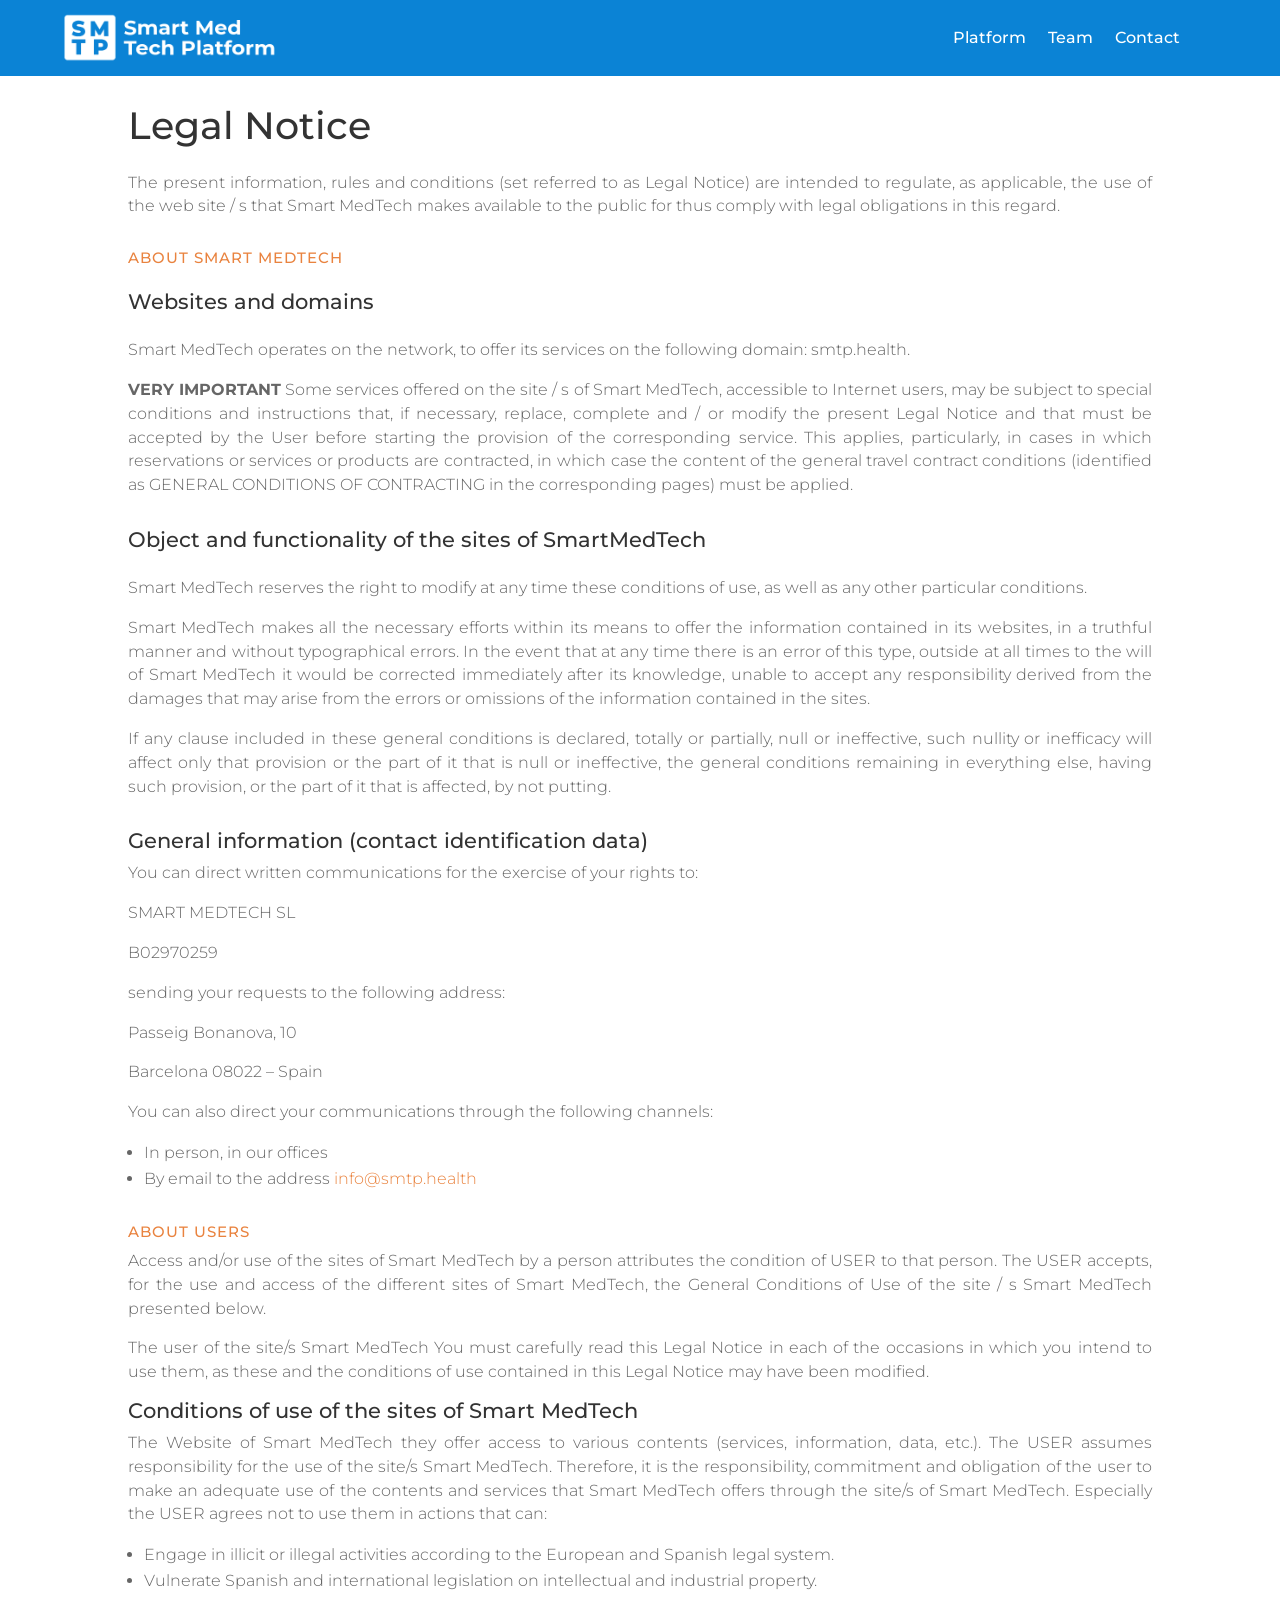
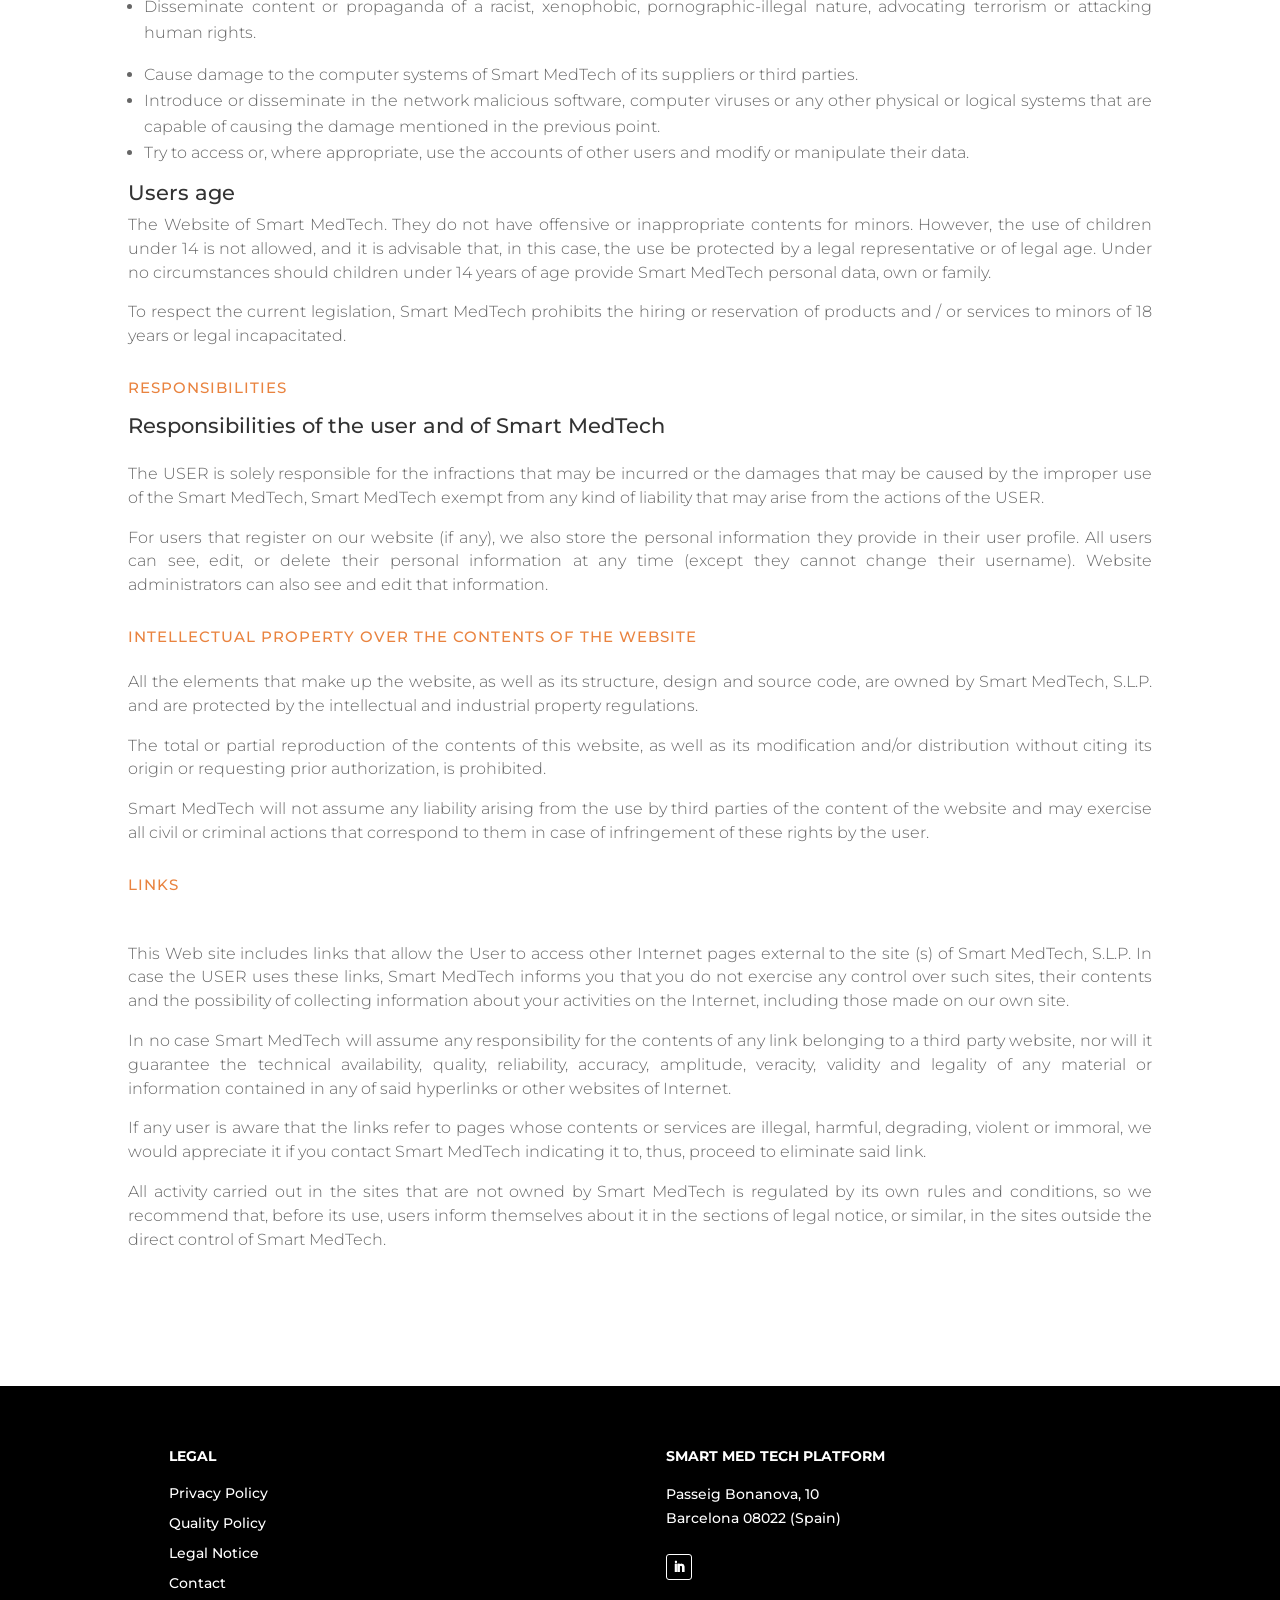
==== legal-notice/index.html @ 5426f7e4 "Static copy of smtp.health" ====
<!DOCTYPE html>
<html lang="en-US">
<head>
	<meta charset="UTF-8" />
<meta http-equiv="X-UA-Compatible" content="IE=edge">
	<script type="text/javascript">
		document.documentElement.className = 'js';
	</script>
	
	<title>Legal Notice | SMTP</title>
<style id="et-builder-googlefonts-cached-inline">/* Original: https://fonts.googleapis.com/css?family=Montserrat:100,100italic,200,200italic,300,300italic,regular,italic,500,500italic,600,600italic,700,700italic,800,800italic,900,900italic&#038;subset=latin,latin-ext&#038;display=swap *//* User Agent: Mozilla/5.0 (Unknown; Linux x86_64) AppleWebKit/538.1 (KHTML, like Gecko) Safari/538.1 Daum/4.1 */@font-face {font-family: 'Montserrat';font-style: italic;font-weight: 100;font-display: swap;src: url(../fonts/montserrat_v31_JTUFjIg1_i6t8kCHKm459Wx7xQYXK0vOoz6jq6R8WXZ0ow.ttf) format('truetype');}@font-face {font-family: 'Montserrat';font-style: italic;font-weight: 200;font-display: swap;src: url(../fonts/montserrat_v31_JTUFjIg1_i6t8kCHKm459Wx7xQYXK0vOoz6jqyR9WXZ0ow.ttf) format('truetype');}@font-face {font-family: 'Montserrat';font-style: italic;font-weight: 300;font-display: swap;src: url(../fonts/montserrat_v31_JTUFjIg1_i6t8kCHKm459Wx7xQYXK0vOoz6jq_p9WXZ0ow.ttf) format('truetype');}@font-face {font-family: 'Montserrat';font-style: italic;font-weight: 400;font-display: swap;src: url(../fonts/montserrat_v31_JTUFjIg1_i6t8kCHKm459Wx7xQYXK0vOoz6jq6R9WXZ0ow.ttf) format('truetype');}@font-face {font-family: 'Montserrat';font-style: italic;font-weight: 500;font-display: swap;src: url(../fonts/montserrat_v31_JTUFjIg1_i6t8kCHKm459Wx7xQYXK0vOoz6jq5Z9WXZ0ow.ttf) format('truetype');}@font-face {font-family: 'Montserrat';font-style: italic;font-weight: 600;font-display: swap;src: url(../fonts/montserrat_v31_JTUFjIg1_i6t8kCHKm459Wx7xQYXK0vOoz6jq3p6WXZ0ow.ttf) format('truetype');}@font-face {font-family: 'Montserrat';font-style: italic;font-weight: 700;font-display: swap;src: url(../fonts/montserrat_v31_JTUFjIg1_i6t8kCHKm459Wx7xQYXK0vOoz6jq0N6WXZ0ow.ttf) format('truetype');}@font-face {font-family: 'Montserrat';font-style: italic;font-weight: 800;font-display: swap;src: url(../fonts/montserrat_v31_JTUFjIg1_i6t8kCHKm459Wx7xQYXK0vOoz6jqyR6WXZ0ow.ttf) format('truetype');}@font-face {font-family: 'Montserrat';font-style: italic;font-weight: 900;font-display: swap;src: url(../fonts/montserrat_v31_JTUFjIg1_i6t8kCHKm459Wx7xQYXK0vOoz6jqw16WXZ0ow.ttf) format('truetype');}@font-face {font-family: 'Montserrat';font-style: normal;font-weight: 100;font-display: swap;src: url(../fonts/montserrat_v31_JTUHjIg1_i6t8kCHKm4532VJOt5-QNFgpCtr6Xw3aX8.ttf) format('truetype');}@font-face {font-family: 'Montserrat';font-style: normal;font-weight: 200;font-display: swap;src: url(../fonts/montserrat_v31_JTUHjIg1_i6t8kCHKm4532VJOt5-QNFgpCvr6Hw3aX8.ttf) format('truetype');}@font-face {font-family: 'Montserrat';font-style: normal;font-weight: 300;font-display: swap;src: url(../fonts/montserrat_v31_JTUHjIg1_i6t8kCHKm4532VJOt5-QNFgpCs16Hw3aX8.ttf) format('truetype');}@font-face {font-family: 'Montserrat';font-style: normal;font-weight: 400;font-display: swap;src: url(../fonts/montserrat_v31_JTUHjIg1_i6t8kCHKm4532VJOt5-QNFgpCtr6Hw3aX8.ttf) format('truetype');}@font-face {font-family: 'Montserrat';font-style: normal;font-weight: 500;font-display: swap;src: url(../fonts/montserrat_v31_JTUHjIg1_i6t8kCHKm4532VJOt5-QNFgpCtZ6Hw3aX8.ttf) format('truetype');}@font-face {font-family: 'Montserrat';font-style: normal;font-weight: 600;font-display: swap;src: url(../fonts/montserrat_v31_JTUHjIg1_i6t8kCHKm4532VJOt5-QNFgpCu173w3aX8.ttf) format('truetype');}@font-face {font-family: 'Montserrat';font-style: normal;font-weight: 700;font-display: swap;src: url(../fonts/montserrat_v31_JTUHjIg1_i6t8kCHKm4532VJOt5-QNFgpCuM73w3aX8.ttf) format('truetype');}@font-face {font-family: 'Montserrat';font-style: normal;font-weight: 800;font-display: swap;src: url(../fonts/montserrat_v31_JTUHjIg1_i6t8kCHKm4532VJOt5-QNFgpCvr73w3aX8.ttf) format('truetype');}@font-face {font-family: 'Montserrat';font-style: normal;font-weight: 900;font-display: swap;src: url(../fonts/montserrat_v31_JTUHjIg1_i6t8kCHKm4532VJOt5-QNFgpCvC73w3aX8.ttf) format('truetype');}/* User Agent: Mozilla/5.0 (Windows NT 6.1; WOW64; rv:27.0) Gecko/20100101 Firefox/27.0 */@font-face {font-family: 'Montserrat';font-style: italic;font-weight: 100;font-display: swap;src: url(../fonts/montserrat_v31_JTUFjIg1_i6t8kCHKm459Wx7xQYXK0vOoz6jq6R8WXZ0oA.woff) format('woff');}@font-face {font-family: 'Montserrat';font-style: italic;font-weight: 200;font-display: swap;src: url(../fonts/montserrat_v31_JTUFjIg1_i6t8kCHKm459Wx7xQYXK0vOoz6jqyR9WXZ0oA.woff) format('woff');}@font-face {font-family: 'Montserrat';font-style: italic;font-weight: 300;font-display: swap;src: url(../fonts/montserrat_v31_JTUFjIg1_i6t8kCHKm459Wx7xQYXK0vOoz6jq_p9WXZ0oA.woff) format('woff');}@font-face {font-family: 'Montserrat';font-style: italic;font-weight: 400;font-display: swap;src: url(../fonts/montserrat_v31_JTUFjIg1_i6t8kCHKm459Wx7xQYXK0vOoz6jq6R9WXZ0oA.woff) format('woff');}@font-face {font-family: 'Montserrat';font-style: italic;font-weight: 500;font-display: swap;src: url(../fonts/montserrat_v31_JTUFjIg1_i6t8kCHKm459Wx7xQYXK0vOoz6jq5Z9WXZ0oA.woff) format('woff');}@font-face {font-family: 'Montserrat';font-style: italic;font-weight: 600;font-display: swap;src: url(../fonts/montserrat_v31_JTUFjIg1_i6t8kCHKm459Wx7xQYXK0vOoz6jq3p6WXZ0oA.woff) format('woff');}@font-face {font-family: 'Montserrat';font-style: italic;font-weight: 700;font-display: swap;src: url(../fonts/montserrat_v31_JTUFjIg1_i6t8kCHKm459Wx7xQYXK0vOoz6jq0N6WXZ0oA.woff) format('woff');}@font-face {font-family: 'Montserrat';font-style: italic;font-weight: 800;font-display: swap;src: url(../fonts/montserrat_v31_JTUFjIg1_i6t8kCHKm459Wx7xQYXK0vOoz6jqyR6WXZ0oA.woff) format('woff');}@font-face {font-family: 'Montserrat';font-style: italic;font-weight: 900;font-display: swap;src: url(../fonts/montserrat_v31_JTUFjIg1_i6t8kCHKm459Wx7xQYXK0vOoz6jqw16WXZ0oA.woff) format('woff');}@font-face {font-family: 'Montserrat';font-style: normal;font-weight: 100;font-display: swap;src: url(../fonts/montserrat_v31_JTUHjIg1_i6t8kCHKm4532VJOt5-QNFgpCtr6Xw3aXw.woff) format('woff');}@font-face {font-family: 'Montserrat';font-style: normal;font-weight: 200;font-display: swap;src: url(../fonts/montserrat_v31_JTUHjIg1_i6t8kCHKm4532VJOt5-QNFgpCvr6Hw3aXw.woff) format('woff');}@font-face {font-family: 'Montserrat';font-style: normal;font-weight: 300;font-display: swap;src: url(../fonts/montserrat_v31_JTUHjIg1_i6t8kCHKm4532VJOt5-QNFgpCs16Hw3aXw.woff) format('woff');}@font-face {font-family: 'Montserrat';font-style: normal;font-weight: 400;font-display: swap;src: url(../fonts/montserrat_v31_JTUHjIg1_i6t8kCHKm4532VJOt5-QNFgpCtr6Hw3aXw.woff) format('woff');}@font-face {font-family: 'Montserrat';font-style: normal;font-weight: 500;font-display: swap;src: url(../fonts/montserrat_v31_JTUHjIg1_i6t8kCHKm4532VJOt5-QNFgpCtZ6Hw3aXw.woff) format('woff');}@font-face {font-family: 'Montserrat';font-style: normal;font-weight: 600;font-display: swap;src: url(../fonts/montserrat_v31_JTUHjIg1_i6t8kCHKm4532VJOt5-QNFgpCu173w3aXw.woff) format('woff');}@font-face {font-family: 'Montserrat';font-style: normal;font-weight: 700;font-display: swap;src: url(../fonts/montserrat_v31_JTUHjIg1_i6t8kCHKm4532VJOt5-QNFgpCuM73w3aXw.woff) format('woff');}@font-face {font-family: 'Montserrat';font-style: normal;font-weight: 800;font-display: swap;src: url(../fonts/montserrat_v31_JTUHjIg1_i6t8kCHKm4532VJOt5-QNFgpCvr73w3aXw.woff) format('woff');}@font-face {font-family: 'Montserrat';font-style: normal;font-weight: 900;font-display: swap;src: url(../fonts/montserrat_v31_JTUHjIg1_i6t8kCHKm4532VJOt5-QNFgpCvC73w3aXw.woff) format('woff');}/* User Agent: Mozilla/5.0 (Windows NT 6.3; rv:39.0) Gecko/20100101 Firefox/39.0 */@font-face {font-family: 'Montserrat';font-style: italic;font-weight: 100;font-display: swap;src: url(../fonts/montserrat_v31_JTUFjIg1_i6t8kCHKm459Wx7xQYXK0vOoz6jq6R8WXZ0pg.woff2) format('woff2');}@font-face {font-family: 'Montserrat';font-style: italic;font-weight: 200;font-display: swap;src: url(../fonts/montserrat_v31_JTUFjIg1_i6t8kCHKm459Wx7xQYXK0vOoz6jqyR9WXZ0pg.woff2) format('woff2');}@font-face {font-family: 'Montserrat';font-style: italic;font-weight: 300;font-display: swap;src: url(../fonts/montserrat_v31_JTUFjIg1_i6t8kCHKm459Wx7xQYXK0vOoz6jq_p9WXZ0pg.woff2) format('woff2');}@font-face {font-family: 'Montserrat';font-style: italic;font-weight: 400;font-display: swap;src: url(../fonts/montserrat_v31_JTUFjIg1_i6t8kCHKm459Wx7xQYXK0vOoz6jq6R9WXZ0pg.woff2) format('woff2');}@font-face {font-family: 'Montserrat';font-style: italic;font-weight: 500;font-display: swap;src: url(../fonts/montserrat_v31_JTUFjIg1_i6t8kCHKm459Wx7xQYXK0vOoz6jq5Z9WXZ0pg.woff2) format('woff2');}@font-face {font-family: 'Montserrat';font-style: italic;font-weight: 600;font-display: swap;src: url(../fonts/montserrat_v31_JTUFjIg1_i6t8kCHKm459Wx7xQYXK0vOoz6jq3p6WXZ0pg.woff2) format('woff2');}@font-face {font-family: 'Montserrat';font-style: italic;font-weight: 700;font-display: swap;src: url(../fonts/montserrat_v31_JTUFjIg1_i6t8kCHKm459Wx7xQYXK0vOoz6jq0N6WXZ0pg.woff2) format('woff2');}@font-face {font-family: 'Montserrat';font-style: italic;font-weight: 800;font-display: swap;src: url(../fonts/montserrat_v31_JTUFjIg1_i6t8kCHKm459Wx7xQYXK0vOoz6jqyR6WXZ0pg.woff2) format('woff2');}@font-face {font-family: 'Montserrat';font-style: italic;font-weight: 900;font-display: swap;src: url(../fonts/montserrat_v31_JTUFjIg1_i6t8kCHKm459Wx7xQYXK0vOoz6jqw16WXZ0pg.woff2) format('woff2');}@font-face {font-family: 'Montserrat';font-style: normal;font-weight: 100;font-display: swap;src: url(../fonts/montserrat_v31_JTUHjIg1_i6t8kCHKm4532VJOt5-QNFgpCtr6Xw3aXo.woff2) format('woff2');}@font-face {font-family: 'Montserrat';font-style: normal;font-weight: 200;font-display: swap;src: url(../fonts/montserrat_v31_JTUHjIg1_i6t8kCHKm4532VJOt5-QNFgpCvr6Hw3aXo.woff2) format('woff2');}@font-face {font-family: 'Montserrat';font-style: normal;font-weight: 300;font-display: swap;src: url(../fonts/montserrat_v31_JTUHjIg1_i6t8kCHKm4532VJOt5-QNFgpCs16Hw3aXo.woff2) format('woff2');}@font-face {font-family: 'Montserrat';font-style: normal;font-weight: 400;font-display: swap;src: url(../fonts/montserrat_v31_JTUHjIg1_i6t8kCHKm4532VJOt5-QNFgpCtr6Hw3aXo.woff2) format('woff2');}@font-face {font-family: 'Montserrat';font-style: normal;font-weight: 500;font-display: swap;src: url(../fonts/montserrat_v31_JTUHjIg1_i6t8kCHKm4532VJOt5-QNFgpCtZ6Hw3aXo.woff2) format('woff2');}@font-face {font-family: 'Montserrat';font-style: normal;font-weight: 600;font-display: swap;src: url(../fonts/montserrat_v31_JTUHjIg1_i6t8kCHKm4532VJOt5-QNFgpCu173w3aXo.woff2) format('woff2');}@font-face {font-family: 'Montserrat';font-style: normal;font-weight: 700;font-display: swap;src: url(../fonts/montserrat_v31_JTUHjIg1_i6t8kCHKm4532VJOt5-QNFgpCuM73w3aXo.woff2) format('woff2');}@font-face {font-family: 'Montserrat';font-style: normal;font-weight: 800;font-display: swap;src: url(../fonts/montserrat_v31_JTUHjIg1_i6t8kCHKm4532VJOt5-QNFgpCvr73w3aXo.woff2) format('woff2');}@font-face {font-family: 'Montserrat';font-style: normal;font-weight: 900;font-display: swap;src: url(../fonts/montserrat_v31_JTUHjIg1_i6t8kCHKm4532VJOt5-QNFgpCvC73w3aXo.woff2) format('woff2');}</style><meta name='robots' content='max-image-preview:large' />
<script type="text/javascript">
			let jqueryParams=[],jQuery=function(r){return jqueryParams=[...jqueryParams,r],jQuery},$=function(r){return jqueryParams=[...jqueryParams,r],$};window.jQuery=jQuery,window.$=jQuery;let customHeadScripts=!1;jQuery.fn=jQuery.prototype={},$.fn=jQuery.prototype={},jQuery.noConflict=function(r){if(window.jQuery)return jQuery=window.jQuery,$=window.jQuery,customHeadScripts=!0,jQuery.noConflict},jQuery.ready=function(r){jqueryParams=[...jqueryParams,r]},$.ready=function(r){jqueryParams=[...jqueryParams,r]},jQuery.load=function(r){jqueryParams=[...jqueryParams,r]},$.load=function(r){jqueryParams=[...jqueryParams,r]},jQuery.fn.ready=function(r){jqueryParams=[...jqueryParams,r]},$.fn.ready=function(r){jqueryParams=[...jqueryParams,r]};</script><meta content="Divi v.4.11.3" name="generator"/><style id='divi-style-inline-inline-css' type='text/css'>
/*!
Theme Name: Divi
Theme URI: http://www.elegantthemes.com/gallery/divi/
Version: 4.11.3
Description: Smart. Flexible. Beautiful. Divi is the most powerful theme in our collection.
Author: Elegant Themes
Author URI: http://www.elegantthemes.com
License: GNU General Public License v2
License URI: http://www.gnu.org/licenses/gpl-2.0.html
*/

a,abbr,acronym,address,applet,b,big,blockquote,body,center,cite,code,dd,del,dfn,div,dl,dt,em,fieldset,font,form,h1,h2,h3,h4,h5,h6,html,i,iframe,img,ins,kbd,label,legend,li,object,ol,p,pre,q,s,samp,small,span,strike,strong,sub,sup,tt,u,ul,var{margin:0;padding:0;border:0;outline:0;font-size:100%;-ms-text-size-adjust:100%;-webkit-text-size-adjust:100%;vertical-align:baseline;background:transparent}body{line-height:1}ol,ul{list-style:none}blockquote,q{quotes:none}blockquote:after,blockquote:before,q:after,q:before{content:"";content:none}blockquote{margin:20px 0 30px;border-left:5px solid;padding-left:20px}:focus{outline:0}del{text-decoration:line-through}pre{overflow:auto;padding:10px}figure{margin:0}table{border-collapse:collapse;border-spacing:0}article,aside,footer,header,hgroup,nav,section{display:block}body{font-family:Open Sans,Arial,sans-serif;font-size:14px;color:#666;background-color:#fff;line-height:1.7em;font-weight:500;-webkit-font-smoothing:antialiased;-moz-osx-font-smoothing:grayscale}body.page-template-page-template-blank-php #page-container{padding-top:0!important}body.et_cover_background{background-size:cover!important;background-position:top!important;background-repeat:no-repeat!important;background-attachment:fixed}a{color:#2ea3f2}a,a:hover{text-decoration:none}p{padding-bottom:1em}p:not(.has-background):last-of-type{padding-bottom:0}p.et_normal_padding{padding-bottom:1em}strong{font-weight:700}cite,em,i{font-style:italic}code,pre{font-family:Courier New,monospace;margin-bottom:10px}ins{text-decoration:none}sub,sup{height:0;line-height:1;position:relative;vertical-align:baseline}sup{bottom:.8em}sub{top:.3em}dl{margin:0 0 1.5em}dl dt{font-weight:700}dd{margin-left:1.5em}blockquote p{padding-bottom:0}embed,iframe,object,video{max-width:100%}h1,h2,h3,h4,h5,h6{color:#333;padding-bottom:10px;line-height:1em;font-weight:500}h1 a,h2 a,h3 a,h4 a,h5 a,h6 a{color:inherit}h1{font-size:30px}h2{font-size:26px}h3{font-size:22px}h4{font-size:18px}h5{font-size:16px}h6{font-size:14px}input{-webkit-appearance:none}input[type=checkbox]{-webkit-appearance:checkbox}input[type=radio]{-webkit-appearance:radio}input.text,input.title,input[type=email],input[type=password],input[type=tel],input[type=text],select,textarea{background-color:#fff;border:1px solid #bbb;padding:2px;color:#4e4e4e}input.text:focus,input.title:focus,input[type=text]:focus,select:focus,textarea:focus{border-color:#2d3940;color:#3e3e3e}input.text,input.title,input[type=text],select,textarea{margin:0}textarea{padding:4px}button,input,select,textarea{font-family:inherit}img{max-width:100%;height:auto}.clear{clear:both}br.clear{margin:0;padding:0}.pagination{clear:both}#et_search_icon:hover,.et-social-icon a:hover,.et_password_protected_form .et_submit_button,.form-submit .et_pb_buttontton.alt.disabled,.nav-single a,.posted_in a{color:#2ea3f2}.et-search-form,blockquote{border-color:#2ea3f2}#main-content{background-color:#fff}.container{width:80%;max-width:1080px;margin:auto;position:relative}body:not(.et-tb) #main-content .container,body:not(.et-tb-has-header) #main-content .container{padding-top:58px}.et_full_width_page #main-content .container:before{display:none}.main_title{margin-bottom:20px}.et_password_protected_form .et_submit_button:hover,.form-submit .et_pb_button:hover{background:rgba(0,0,0,.05)}.et_button_icon_visible .et_pb_button{padding-right:2em;padding-left:.7em}.et_button_icon_visible .et_pb_button:after{opacity:1;margin-left:0}.et_button_left .et_pb_button:hover:after{left:.15em}.et_button_left .et_pb_button:after{margin-left:0;left:1em}.et_button_icon_visible.et_button_left .et_pb_button,.et_button_left .et_pb_button:hover,.et_button_left .et_pb_module .et_pb_button:hover{padding-left:2em;padding-right:.7em}.et_button_icon_visible.et_button_left .et_pb_button:after,.et_button_left .et_pb_button:hover:after{left:.15em}.et_password_protected_form .et_submit_button:hover,.form-submit .et_pb_button:hover{padding:.3em 1em}.et_button_no_icon .et_pb_button:after{display:none}.et_button_no_icon.et_button_icon_visible.et_button_left .et_pb_button,.et_button_no_icon.et_button_left .et_pb_button:hover,.et_button_no_icon .et_pb_button,.et_button_no_icon .et_pb_button:hover{padding:.3em 1em!important}.et_button_custom_icon .et_pb_button:after{line-height:1.7em}.et_button_custom_icon.et_button_icon_visible .et_pb_button:after,.et_button_custom_icon .et_pb_button:hover:after{margin-left:.3em}#left-area .post_format-post-format-gallery .wp-block-gallery:first-of-type{padding:0;margin-bottom:-16px}.entry-content table:not(.variations){border:1px solid #eee;margin:0 0 15px;text-align:left;width:100%}.entry-content thead th,.entry-content tr th{color:#555;font-weight:700;padding:9px 24px}.entry-content tr td{border-top:1px solid #eee;padding:6px 24px}#left-area ul,.entry-content ul,.et-l--body ul,.et-l--footer ul,.et-l--header ul{list-style-type:disc;padding:0 0 23px 1em;line-height:26px}#left-area ol,.entry-content ol,.et-l--body ol,.et-l--footer ol,.et-l--header ol{list-style-type:decimal;list-style-position:inside;padding:0 0 23px;line-height:26px}#left-area ul li ul,.entry-content ul li ol{padding:2px 0 2px 20px}#left-area ol li ul,.entry-content ol li ol,.et-l--body ol li ol,.et-l--footer ol li ol,.et-l--header ol li ol{padding:2px 0 2px 35px}#left-area ul.wp-block-gallery{display:-webkit-box;display:-ms-flexbox;display:flex;-ms-flex-wrap:wrap;flex-wrap:wrap;list-style-type:none;padding:0}#left-area ul.products{padding:0!important;line-height:1.7!important;list-style:none!important}.gallery-item a{display:block}.gallery-caption,.gallery-item a{width:90%}#wpadminbar{z-index:100001}#left-area .post-meta{font-size:14px;padding-bottom:15px}#left-area .post-meta a{text-decoration:none;color:#666}#left-area .et_featured_image{padding-bottom:7px}.single .post{padding-bottom:25px}body.single .et_audio_content{margin-bottom:-6px}.nav-single a{text-decoration:none;color:#2ea3f2;font-size:14px;font-weight:400}.nav-previous{float:left}.nav-next{float:right}.et_password_protected_form p input{background-color:#eee;border:none!important;width:100%!important;border-radius:0!important;font-size:14px;color:#999!important;padding:16px!important;-webkit-box-sizing:border-box;box-sizing:border-box}.et_password_protected_form label{display:none}.et_password_protected_form .et_submit_button{font-family:inherit;display:block;float:right;margin:8px auto 0;cursor:pointer}.post-password-required p.nocomments.container{max-width:100%}.post-password-required p.nocomments.container:before{display:none}.aligncenter,div.post .new-post .aligncenter{display:block;margin-left:auto;margin-right:auto}.wp-caption{border:1px solid #ddd;text-align:center;background-color:#f3f3f3;margin-bottom:10px;max-width:96%;padding:8px}.wp-caption.alignleft{margin:0 30px 20px 0}.wp-caption.alignright{margin:0 0 20px 30px}.wp-caption img{margin:0;padding:0;border:0}.wp-caption p.wp-caption-text{font-size:12px;padding:0 4px 5px;margin:0}.alignright{float:right}.alignleft{float:left}img.alignleft{display:inline;float:left;margin-right:15px}img.alignright{display:inline;float:right;margin-left:15px}.page.et_pb_pagebuilder_layout #main-content{background-color:transparent}body #main-content .et_builder_inner_content>h1,body #main-content .et_builder_inner_content>h2,body #main-content .et_builder_inner_content>h3,body #main-content .et_builder_inner_content>h4,body #main-content .et_builder_inner_content>h5,body #main-content .et_builder_inner_content>h6{line-height:1.4em}body #main-content .et_builder_inner_content>p{line-height:1.7em}.wp-block-pullquote{margin:20px 0 30px}.wp-block-pullquote.has-background blockquote{border-left:none}.wp-block-group.has-background{padding:1.5em 1.5em .5em}@media (min-width:981px){#left-area{width:79.125%;padding-bottom:23px}#main-content .container:before{content:"";position:absolute;top:0;height:100%;width:1px;background-color:#e2e2e2}.et_full_width_page #left-area,.et_no_sidebar #left-area{float:none;width:100%!important}.et_full_width_page #left-area{padding-bottom:0}.et_no_sidebar #main-content .container:before{display:none}}@media (max-width:980px){#page-container{padding-top:80px}.et-tb #page-container,.et-tb-has-header #page-container{padding-top:0!important}#left-area,#sidebar{width:100%!important}#main-content .container:before{display:none!important}.et_full_width_page .et_gallery_item:nth-child(4n+1){clear:none}}@media print{#page-container{padding-top:0!important}}#wp-admin-bar-et-use-visual-builder a:before{font-family:ETmodules!important;content:"\e625";font-size:30px!important;width:28px;margin-top:-3px;color:#974df3!important}#wp-admin-bar-et-use-visual-builder:hover a:before{color:#fff!important}#wp-admin-bar-et-use-visual-builder:hover a,#wp-admin-bar-et-use-visual-builder a:hover{transition:background-color .5s ease;-webkit-transition:background-color .5s ease;-moz-transition:background-color .5s ease;background-color:#7e3bd0!important;color:#fff!important}* html .clearfix,:first-child+html .clearfix{zoom:1}.iphone .et_pb_section_video_bg video::-webkit-media-controls-start-playback-button{display:none!important;-webkit-appearance:none}.et_mobile_device .et_pb_section_parallax .et_pb_parallax_css{background-attachment:scroll}.et-social-facebook a.icon:before{content:"\e093"}.et-social-twitter a.icon:before{content:"\e094"}.et-social-google-plus a.icon:before{content:"\e096"}.et-social-instagram a.icon:before{content:"\e09a"}.et-social-rss a.icon:before{content:"\e09e"}.ai1ec-single-event:after{content:" ";display:table;clear:both}.evcal_event_details .evcal_evdata_cell .eventon_details_shading_bot.eventon_details_shading_bot{z-index:3}.wp-block-divi-layout{margin-bottom:1em}*{-webkit-box-sizing:border-box;box-sizing:border-box}#et-info-email:before,#et-info-phone:before,#et_search_icon:before,.comment-reply-link:after,.et-cart-info span:before,.et-pb-arrow-next:before,.et-pb-arrow-prev:before,.et-social-icon a:before,.et_audio_container .mejs-playpause-button button:before,.et_audio_container .mejs-volume-button button:before,.et_overlay:before,.et_password_protected_form .et_submit_button:after,.et_pb_button:after,.et_pb_contact_reset:after,.et_pb_contact_submit:after,.et_pb_font_icon:before,.et_pb_newsletter_button:after,.et_pb_pricing_table_button:after,.et_pb_promo_button:after,.et_pb_social_icon a.icon:before,.et_pb_testimonial:before,.et_pb_toggle_title:before,.form-submit .et_pb_button:after,.mobile_menu_bar:before,a.et_pb_more_button:after{font-family:ETmodules!important;speak:none;font-style:normal;font-weight:400;-webkit-font-feature-settings:normal;font-feature-settings:normal;font-variant:normal;text-transform:none;line-height:1;-webkit-font-smoothing:antialiased;-moz-osx-font-smoothing:grayscale;text-shadow:0 0;direction:ltr}.et_pb_custom_button_icon.et_pb_button:after,.et_pb_login .et_pb_custom_button_icon.et_pb_button:after{content:attr(data-icon)}.et_pb_woo_custom_button_icon .et_pb_custom_button_icon.et_pb_button:after{content:attr(data-icon)!important}.et-pb-icon{font-family:ETmodules;content:attr(data-icon);speak:none;font-weight:400;-webkit-font-feature-settings:normal;font-feature-settings:normal;font-variant:normal;text-transform:none;line-height:1;-webkit-font-smoothing:antialiased;font-size:96px;font-style:normal;display:inline-block;-webkit-box-sizing:border-box;box-sizing:border-box;direction:ltr}#et-ajax-saving{display:none;-webkit-transition:background .3s,-webkit-box-shadow .3s;transition:background .3s,-webkit-box-shadow .3s;transition:background .3s,box-shadow .3s;transition:background .3s,box-shadow .3s,-webkit-box-shadow .3s;-webkit-box-shadow:rgba(0,139,219,.247059) 0 0 60px;box-shadow:0 0 60px rgba(0,139,219,.247059);position:fixed;top:50%;left:50%;width:50px;height:50px;background:#fff;border-radius:50px;margin:-25px 0 0 -25px;z-index:999999;text-align:center}#et-ajax-saving img{margin:9px}.et-safe-mode-indicator,.et-safe-mode-indicator:focus,.et-safe-mode-indicator:hover{-webkit-box-shadow:0 5px 10px rgba(41,196,169,.15);box-shadow:0 5px 10px rgba(41,196,169,.15);background:#29c4a9;color:#fff;font-size:14px;font-weight:600;padding:12px;line-height:16px;border-radius:3px;position:fixed;bottom:30px;right:30px;z-index:999999;text-decoration:none;font-family:Open Sans,sans-serif;-webkit-font-smoothing:antialiased;-moz-osx-font-smoothing:grayscale}.et_pb_button{font-size:20px;font-weight:500;padding:.3em 1em;line-height:1.7em!important;background-color:transparent;background-size:cover;background-position:50%;background-repeat:no-repeat;border:2px solid;border-radius:3px;-webkit-transition-duration:.2s;transition-duration:.2s;-webkit-transition-property:all!important;transition-property:all!important}.et_pb_button,.et_pb_button_inner{position:relative}.et_pb_button:hover,.et_pb_module .et_pb_button:hover{border:2px solid transparent;padding:.3em 2em .3em .7em}.et_pb_button:hover{background-color:hsla(0,0%,100%,.2)}.et_pb_bg_layout_light.et_pb_button:hover,.et_pb_bg_layout_light .et_pb_button:hover{background-color:rgba(0,0,0,.05)}.et_pb_button:after,.et_pb_button:before{font-size:32px;line-height:1em;content:"\35";opacity:0;position:absolute;margin-left:-1em;-webkit-transition:all .2s;transition:all .2s;text-transform:none;-webkit-font-feature-settings:"kern" off;font-feature-settings:"kern" off;font-variant:none;font-style:normal;font-weight:400;text-shadow:none}.et_pb_button.et_hover_enabled:hover:after,.et_pb_button.et_pb_hovered:hover:after{-webkit-transition:none!important;transition:none!important}.et_pb_button:before{display:none}.et_pb_button:hover:after{opacity:1;margin-left:0}.et_pb_column_1_3 h1,.et_pb_column_1_4 h1,.et_pb_column_1_5 h1,.et_pb_column_1_6 h1,.et_pb_column_2_5 h1{font-size:26px}.et_pb_column_1_3 h2,.et_pb_column_1_4 h2,.et_pb_column_1_5 h2,.et_pb_column_1_6 h2,.et_pb_column_2_5 h2{font-size:23px}.et_pb_column_1_3 h3,.et_pb_column_1_4 h3,.et_pb_column_1_5 h3,.et_pb_column_1_6 h3,.et_pb_column_2_5 h3{font-size:20px}.et_pb_column_1_3 h4,.et_pb_column_1_4 h4,.et_pb_column_1_5 h4,.et_pb_column_1_6 h4,.et_pb_column_2_5 h4{font-size:18px}.et_pb_column_1_3 h5,.et_pb_column_1_4 h5,.et_pb_column_1_5 h5,.et_pb_column_1_6 h5,.et_pb_column_2_5 h5{font-size:16px}.et_pb_column_1_3 h6,.et_pb_column_1_4 h6,.et_pb_column_1_5 h6,.et_pb_column_1_6 h6,.et_pb_column_2_5 h6{font-size:15px}.et_pb_bg_layout_dark,.et_pb_bg_layout_dark h1,.et_pb_bg_layout_dark h2,.et_pb_bg_layout_dark h3,.et_pb_bg_layout_dark h4,.et_pb_bg_layout_dark h5,.et_pb_bg_layout_dark h6{color:#fff!important}.et_pb_module.et_pb_text_align_left{text-align:left}.et_pb_module.et_pb_text_align_center{text-align:center}.et_pb_module.et_pb_text_align_right{text-align:right}.et_pb_module.et_pb_text_align_justified{text-align:justify}.clearfix:after{visibility:hidden;display:block;font-size:0;content:" ";clear:both;height:0}.et_pb_bg_layout_light .et_pb_more_button{color:#2ea3f2}.et_builder_inner_content{position:relative;z-index:1}header .et_builder_inner_content{z-index:2}.et_pb_css_mix_blend_mode_passthrough{mix-blend-mode:unset!important}.et_pb_image_container{margin:-20px -20px 29px}.et_pb_module_inner{position:relative}.et_hover_enabled_preview{z-index:2}.et_hover_enabled:hover{position:relative;z-index:2}.et_pb_all_tabs,.et_pb_module,.et_pb_posts_nav a,.et_pb_tab,.et_pb_with_background{background-size:cover;background-position:50%;background-repeat:no-repeat}.et_pb_with_border{position:relative;border:0 solid #333}.post-password-required .et_pb_row{padding:0;width:100%}.post-password-required .et_password_protected_form{min-height:0}body.et_pb_pagebuilder_layout.et_pb_show_title .post-password-required .et_password_protected_form h1,body:not(.et_pb_pagebuilder_layout) .post-password-required .et_password_protected_form h1{display:none}.et_pb_no_bg{padding:0!important}.et_overlay.et_pb_inline_icon:before,.et_pb_inline_icon:before{content:attr(data-icon)}.et_pb_more_button{color:inherit;text-shadow:none;text-decoration:none;display:inline-block;margin-top:20px}.et_parallax_bg_wrap{overflow:hidden;position:absolute;top:0;right:0;bottom:0;left:0}.et_parallax_bg{background-repeat:no-repeat;background-position:top;background-size:cover;position:absolute;bottom:0;left:0;width:100%;height:100%;display:block}.et_parallax_bg.et_parallax_bg__hover,.et_parallax_bg.et_parallax_bg_phone,.et_parallax_bg.et_parallax_bg_tablet,.et_pb_section_parallax_hover:hover .et_parallax_bg:not(.et_parallax_bg__hover){display:none}.et_pb_section_parallax_hover:hover .et_parallax_bg.et_parallax_bg__hover{display:block}.et_pb_module.et_pb_section_parallax,.et_pb_posts_nav a.et_pb_section_parallax,.et_pb_tab.et_pb_section_parallax{position:relative}.et_pb_section_parallax .et_pb_parallax_css,.et_pb_slides .et_parallax_bg.et_pb_parallax_css{background-attachment:fixed}body.et-bfb .et_pb_section_parallax .et_pb_parallax_css,body.et-bfb .et_pb_slides .et_parallax_bg.et_pb_parallax_css{background-attachment:scroll;bottom:auto}.et_pb_section_parallax.et_pb_column .et_pb_module,.et_pb_section_parallax.et_pb_row .et_pb_column,.et_pb_section_parallax.et_pb_row .et_pb_module{z-index:9;position:relative}.et_pb_more_button:hover:after{opacity:1;margin-left:0}.et_pb_preload .et_pb_section_video_bg,.et_pb_preload>div{visibility:hidden}.et_pb_preload,.et_pb_section.et_pb_section_video.et_pb_preload{position:relative;background:#464646!important}.et_pb_preload:before{content:"";position:absolute;top:50%;left:50%;background:url(../wp-content/themes/Divi/includes/builder/styles/images/preloader.gif) no-repeat;border-radius:32px;width:32px;height:32px;margin:-16px 0 0 -16px}.box-shadow-overlay{position:absolute;top:0;left:0;width:100%;height:100%;z-index:10;pointer-events:none}.et_pb_section>.box-shadow-overlay~.et_pb_row{z-index:11}.et_pb_row>.box-shadow-overlay{z-index:8}.has-box-shadow-overlay{position:relative}.et_clickable{cursor:pointer}.screen-reader-text{border:0;clip:rect(1px,1px,1px,1px);-webkit-clip-path:inset(50%);clip-path:inset(50%);height:1px;margin:-1px;overflow:hidden;padding:0;position:absolute!important;width:1px;word-wrap:normal!important}.et_multi_view_hidden,.et_multi_view_hidden_image{display:none!important}@keyframes multi-view-image-fade{0%{opacity:0}10%{opacity:.1}20%{opacity:.2}30%{opacity:.3}40%{opacity:.4}50%{opacity:.5}60%{opacity:.6}70%{opacity:.7}80%{opacity:.8}90%{opacity:.9}to{opacity:1}}.et_multi_view_image__loading{visibility:hidden}.et_multi_view_image__loaded{-webkit-animation:multi-view-image-fade .5s;animation:multi-view-image-fade .5s}#et-pb-motion-effects-offset-tracker{visibility:hidden!important;opacity:0;position:absolute;top:0;left:0}.et-pb-before-scroll-animation{opacity:0}header.et-l.et-l--header:after{clear:both;display:block;content:""}.et_pb_module{-webkit-animation-timing-function:linear;animation-timing-function:linear;-webkit-animation-duration:.2s;animation-duration:.2s}@-webkit-keyframes fadeBottom{0%{opacity:0;-webkit-transform:translateY(10%);transform:translateY(10%)}to{opacity:1;-webkit-transform:translateY(0);transform:translateY(0)}}@keyframes fadeBottom{0%{opacity:0;-webkit-transform:translateY(10%);transform:translateY(10%)}to{opacity:1;-webkit-transform:translateY(0);transform:translateY(0)}}@-webkit-keyframes fadeLeft{0%{opacity:0;-webkit-transform:translateX(-10%);transform:translateX(-10%)}to{opacity:1;-webkit-transform:translateX(0);transform:translateX(0)}}@keyframes fadeLeft{0%{opacity:0;-webkit-transform:translateX(-10%);transform:translateX(-10%)}to{opacity:1;-webkit-transform:translateX(0);transform:translateX(0)}}@-webkit-keyframes fadeRight{0%{opacity:0;-webkit-transform:translateX(10%);transform:translateX(10%)}to{opacity:1;-webkit-transform:translateX(0);transform:translateX(0)}}@keyframes fadeRight{0%{opacity:0;-webkit-transform:translateX(10%);transform:translateX(10%)}to{opacity:1;-webkit-transform:translateX(0);transform:translateX(0)}}@-webkit-keyframes fadeTop{0%{opacity:0;-webkit-transform:translateY(-10%);transform:translateY(-10%)}to{opacity:1;-webkit-transform:translateX(0);transform:translateX(0)}}@keyframes fadeTop{0%{opacity:0;-webkit-transform:translateY(-10%);transform:translateY(-10%)}to{opacity:1;-webkit-transform:translateX(0);transform:translateX(0)}}@-webkit-keyframes fadeIn{0%{opacity:0}to{opacity:1}}@keyframes fadeIn{0%{opacity:0}to{opacity:1}}.et-waypoint:not(.et_pb_counters){opacity:0}@media (min-width:981px){.et_pb_section.et_section_specialty div.et_pb_row .et_pb_column .et_pb_column .et_pb_module.et-last-child,.et_pb_section.et_section_specialty div.et_pb_row .et_pb_column .et_pb_column .et_pb_module:last-child,.et_pb_section.et_section_specialty div.et_pb_row .et_pb_column .et_pb_row_inner .et_pb_column .et_pb_module.et-last-child,.et_pb_section.et_section_specialty div.et_pb_row .et_pb_column .et_pb_row_inner .et_pb_column .et_pb_module:last-child,.et_pb_section div.et_pb_row .et_pb_column .et_pb_module.et-last-child,.et_pb_section div.et_pb_row .et_pb_column .et_pb_module:last-child{margin-bottom:0}}@media (max-width:980px){.et_overlay.et_pb_inline_icon_tablet:before,.et_pb_inline_icon_tablet:before{content:attr(data-icon-tablet)}.et_parallax_bg.et_parallax_bg_tablet_exist{display:none}.et_parallax_bg.et_parallax_bg_tablet{display:block}.et_pb_column .et_pb_module{margin-bottom:30px}.et_pb_row .et_pb_column .et_pb_module.et-last-child,.et_pb_row .et_pb_column .et_pb_module:last-child,.et_section_specialty .et_pb_row .et_pb_column .et_pb_module.et-last-child,.et_section_specialty .et_pb_row .et_pb_column .et_pb_module:last-child{margin-bottom:0}.et_pb_more_button{display:inline-block!important}.et_pb_bg_layout_light_tablet.et_pb_button,.et_pb_bg_layout_light_tablet.et_pb_module.et_pb_button,.et_pb_bg_layout_light_tablet .et_pb_more_button{color:#2ea3f2}.et_pb_bg_layout_light_tablet .et_pb_forgot_password a{color:#666}.et_pb_bg_layout_light_tablet h1,.et_pb_bg_layout_light_tablet h2,.et_pb_bg_layout_light_tablet h3,.et_pb_bg_layout_light_tablet h4,.et_pb_bg_layout_light_tablet h5,.et_pb_bg_layout_light_tablet h6{color:#333!important}.et_pb_module .et_pb_bg_layout_light_tablet.et_pb_button{color:#2ea3f2!important}.et_pb_bg_layout_light_tablet{color:#666!important}.et_pb_bg_layout_dark_tablet,.et_pb_bg_layout_dark_tablet h1,.et_pb_bg_layout_dark_tablet h2,.et_pb_bg_layout_dark_tablet h3,.et_pb_bg_layout_dark_tablet h4,.et_pb_bg_layout_dark_tablet h5,.et_pb_bg_layout_dark_tablet h6{color:#fff!important}.et_pb_bg_layout_dark_tablet.et_pb_button,.et_pb_bg_layout_dark_tablet.et_pb_module.et_pb_button,.et_pb_bg_layout_dark_tablet .et_pb_more_button{color:inherit}.et_pb_bg_layout_dark_tablet .et_pb_forgot_password a{color:#fff}.et_pb_module.et_pb_text_align_left-tablet{text-align:left}.et_pb_module.et_pb_text_align_center-tablet{text-align:center}.et_pb_module.et_pb_text_align_right-tablet{text-align:right}.et_pb_module.et_pb_text_align_justified-tablet{text-align:justify}}@media (max-width:767px){.et_pb_more_button{display:inline-block!important}.et_overlay.et_pb_inline_icon_phone:before,.et_pb_inline_icon_phone:before{content:attr(data-icon-phone)}.et_parallax_bg.et_parallax_bg_phone_exist{display:none}.et_parallax_bg.et_parallax_bg_phone{display:block}.et-hide-mobile{display:none!important}.et_pb_bg_layout_light_phone.et_pb_button,.et_pb_bg_layout_light_phone.et_pb_module.et_pb_button,.et_pb_bg_layout_light_phone .et_pb_more_button{color:#2ea3f2}.et_pb_bg_layout_light_phone .et_pb_forgot_password a{color:#666}.et_pb_bg_layout_light_phone h1,.et_pb_bg_layout_light_phone h2,.et_pb_bg_layout_light_phone h3,.et_pb_bg_layout_light_phone h4,.et_pb_bg_layout_light_phone h5,.et_pb_bg_layout_light_phone h6{color:#333!important}.et_pb_module .et_pb_bg_layout_light_phone.et_pb_button{color:#2ea3f2!important}.et_pb_bg_layout_light_phone{color:#666!important}.et_pb_bg_layout_dark_phone,.et_pb_bg_layout_dark_phone h1,.et_pb_bg_layout_dark_phone h2,.et_pb_bg_layout_dark_phone h3,.et_pb_bg_layout_dark_phone h4,.et_pb_bg_layout_dark_phone h5,.et_pb_bg_layout_dark_phone h6{color:#fff!important}.et_pb_bg_layout_dark_phone.et_pb_button,.et_pb_bg_layout_dark_phone.et_pb_module.et_pb_button,.et_pb_bg_layout_dark_phone .et_pb_more_button{color:inherit}.et_pb_module .et_pb_bg_layout_dark_phone.et_pb_button{color:#fff!important}.et_pb_bg_layout_dark_phone .et_pb_forgot_password a{color:#fff}.et_pb_module.et_pb_text_align_left-phone{text-align:left}.et_pb_module.et_pb_text_align_center-phone{text-align:center}.et_pb_module.et_pb_text_align_right-phone{text-align:right}.et_pb_module.et_pb_text_align_justified-phone{text-align:justify}}@media (max-width:479px){a.et_pb_more_button{display:block}}@media (min-width:768px) and (max-width:980px){[data-et-multi-view-load-tablet-hidden=true]:not(.et_multi_view_swapped){display:none!important}}@media (max-width:767px){[data-et-multi-view-load-phone-hidden=true]:not(.et_multi_view_swapped){display:none!important}}@-webkit-keyframes multi-view-image-fade{0%{-webkit-transform:scale(1);transform:scale(1);opacity:1}50%{-webkit-transform:scale(1.01);transform:scale(1.01);opacity:1}to{-webkit-transform:scale(1);transform:scale(1);opacity:1}}
</style>
<style id='divi-dynamic-critical-inline-css' type='text/css'>
@font-face{font-family:ETmodules;font-display:block;src:url(../wp-content/themes/Divi/core/admin/fonts/modules/social/modules.eot);src:url(../wp-content/themes/Divi/core/admin/fonts/modules/social/modules.eot?#iefix) format("embedded-opentype"),url(../wp-content/themes/Divi/core/admin/fonts/modules/social/modules.ttf) format("truetype"),url(../wp-content/themes/Divi/core/admin/fonts/modules/social/modules.woff) format("woff"),url(../wp-content/themes/Divi/core/admin/fonts/modules/social/modules.svg#ETmodules) format("svg");font-weight:400;font-style:normal}
@media (min-width:981px){.et_pb_gutters3 .et_pb_column,.et_pb_gutters3.et_pb_row .et_pb_column{margin-right:5.5%}.et_pb_gutters3 .et_pb_column_4_4,.et_pb_gutters3.et_pb_row .et_pb_column_4_4{width:100%}.et_pb_gutters3 .et_pb_column_4_4 .et_pb_module,.et_pb_gutters3.et_pb_row .et_pb_column_4_4 .et_pb_module{margin-bottom:2.75%}.et_pb_gutters3 .et_pb_column_3_4,.et_pb_gutters3.et_pb_row .et_pb_column_3_4{width:73.625%}.et_pb_gutters3 .et_pb_column_3_4 .et_pb_module,.et_pb_gutters3.et_pb_row .et_pb_column_3_4 .et_pb_module{margin-bottom:3.735%}.et_pb_gutters3 .et_pb_column_2_3,.et_pb_gutters3.et_pb_row .et_pb_column_2_3{width:64.833%}.et_pb_gutters3 .et_pb_column_2_3 .et_pb_module,.et_pb_gutters3.et_pb_row .et_pb_column_2_3 .et_pb_module{margin-bottom:4.242%}.et_pb_gutters3 .et_pb_column_3_5,.et_pb_gutters3.et_pb_row .et_pb_column_3_5{width:57.8%}.et_pb_gutters3 .et_pb_column_3_5 .et_pb_module,.et_pb_gutters3.et_pb_row .et_pb_column_3_5 .et_pb_module{margin-bottom:4.758%}.et_pb_gutters3 .et_pb_column_1_2,.et_pb_gutters3.et_pb_row .et_pb_column_1_2{width:47.25%}.et_pb_gutters3 .et_pb_column_1_2 .et_pb_module,.et_pb_gutters3.et_pb_row .et_pb_column_1_2 .et_pb_module{margin-bottom:5.82%}.et_pb_gutters3 .et_pb_column_2_5,.et_pb_gutters3.et_pb_row .et_pb_column_2_5{width:36.7%}.et_pb_gutters3 .et_pb_column_2_5 .et_pb_module,.et_pb_gutters3.et_pb_row .et_pb_column_2_5 .et_pb_module{margin-bottom:7.493%}.et_pb_gutters3 .et_pb_column_1_3,.et_pb_gutters3.et_pb_row .et_pb_column_1_3{width:29.6667%}.et_pb_gutters3 .et_pb_column_1_3 .et_pb_module,.et_pb_gutters3.et_pb_row .et_pb_column_1_3 .et_pb_module{margin-bottom:9.27%}.et_pb_gutters3 .et_pb_column_1_4,.et_pb_gutters3.et_pb_row .et_pb_column_1_4{width:20.875%}.et_pb_gutters3 .et_pb_column_1_4 .et_pb_module,.et_pb_gutters3.et_pb_row .et_pb_column_1_4 .et_pb_module{margin-bottom:13.174%}.et_pb_gutters3 .et_pb_column_1_5,.et_pb_gutters3.et_pb_row .et_pb_column_1_5{width:15.6%}.et_pb_gutters3 .et_pb_column_1_5 .et_pb_module,.et_pb_gutters3.et_pb_row .et_pb_column_1_5 .et_pb_module{margin-bottom:17.628%}.et_pb_gutters3 .et_pb_column_1_6,.et_pb_gutters3.et_pb_row .et_pb_column_1_6{width:12.0833%}.et_pb_gutters3 .et_pb_column_1_6 .et_pb_module,.et_pb_gutters3.et_pb_row .et_pb_column_1_6 .et_pb_module{margin-bottom:22.759%}.et_pb_gutters3 .et_full_width_page.woocommerce-page ul.products li.product{width:20.875%;margin-right:5.5%;margin-bottom:5.5%}.et_pb_gutters3.et_left_sidebar.woocommerce-page #main-content ul.products li.product,.et_pb_gutters3.et_right_sidebar.woocommerce-page #main-content ul.products li.product{width:28.353%;margin-right:7.47%}.et_pb_gutters3.et_left_sidebar.woocommerce-page #main-content ul.products.columns-1 li.product,.et_pb_gutters3.et_right_sidebar.woocommerce-page #main-content ul.products.columns-1 li.product{width:100%;margin-right:0}.et_pb_gutters3.et_left_sidebar.woocommerce-page #main-content ul.products.columns-2 li.product,.et_pb_gutters3.et_right_sidebar.woocommerce-page #main-content ul.products.columns-2 li.product{width:48%;margin-right:4%}.et_pb_gutters3.et_left_sidebar.woocommerce-page #main-content ul.products.columns-2 li:nth-child(2n+2),.et_pb_gutters3.et_right_sidebar.woocommerce-page #main-content ul.products.columns-2 li:nth-child(2n+2){margin-right:0}.et_pb_gutters3.et_left_sidebar.woocommerce-page #main-content ul.products.columns-2 li:nth-child(3n+1),.et_pb_gutters3.et_right_sidebar.woocommerce-page #main-content ul.products.columns-2 li:nth-child(3n+1){clear:none}}
.et_pb_widget{float:left;max-width:100%;word-wrap:break-word}.et_pb_widget a{text-decoration:none;color:#666}.et_pb_widget li a:hover{color:#82c0c7}.et_pb_widget ol li,.et_pb_widget ul li{margin-bottom:.5em}.et_pb_widget ol li ol li,.et_pb_widget ul li ul li{margin-left:15px}.et_pb_widget select{width:100%;height:28px;padding:0 5px}.et_pb_widget_area .et_pb_widget a{color:inherit}.et_pb_bg_layout_light .et_pb_widget li a{color:#666}.et_pb_bg_layout_dark .et_pb_widget li a{color:inherit}
.et_pb_scroll_top.et-pb-icon{text-align:center;background:rgba(0,0,0,0.4);text-decoration:none;position:fixed;z-index:99999;bottom:125px;right:0px;-webkit-border-top-left-radius:5px;-webkit-border-bottom-left-radius:5px;-moz-border-radius-topleft:5px;-moz-border-radius-bottomleft:5px;border-top-left-radius:5px;border-bottom-left-radius:5px;display:none;cursor:pointer;font-size:30px;padding:5px;color:#fff}.et_pb_scroll_top:before{content:'2'}.et_pb_scroll_top.et-visible{opacity:1;-webkit-animation:fadeInRight 1s 1 cubic-bezier(0.77, 0, 0.175, 1);animation:fadeInRight 1s 1 cubic-bezier(0.77, 0, 0.175, 1)}.et_pb_scroll_top.et-hidden{opacity:0;-webkit-animation:fadeOutRight 1s 1 cubic-bezier(0.77, 0, 0.175, 1);animation:fadeOutRight 1s 1 cubic-bezier(0.77, 0, 0.175, 1)}@-webkit-keyframes fadeOutRight{0%{opacity:1;-webkit-transform:translateX(0);transform:translateX(0)}100%{opacity:0;-webkit-transform:translateX(100%);transform:translateX(100%)}}@keyframes fadeOutRight{0%{opacity:1;-webkit-transform:translateX(0);transform:translateX(0)}100%{opacity:0;-webkit-transform:translateX(100%);transform:translateX(100%)}}@-webkit-keyframes fadeInRight{0%{opacity:0;-webkit-transform:translateX(100%);transform:translateX(100%)}100%{opacity:1;-webkit-transform:translateX(0);transform:translateX(0)}}@keyframes fadeInRight{0%{opacity:0;-webkit-transform:translateX(100%);transform:translateX(100%)}100%{opacity:1;-webkit-transform:translateX(0);transform:translateX(0)}}
.et_pb_section{position:relative;background-color:#fff;background-position:50%;background-size:100%;background-size:cover}.et_pb_section--absolute,.et_pb_section--fixed{width:100%}.et_pb_section.et_section_transparent{background-color:transparent}.et_pb_fullwidth_section{padding:0}.et_pb_fullwidth_section>.et_pb_module:not(.et_pb_post_content):not(.et_pb_fullwidth_post_content) .et_pb_row{padding:0!important}.et_pb_inner_shadow{box-shadow:inset 0 0 7px rgba(0,0,0,.07)}.et_pb_bottom_inside_divider,.et_pb_top_inside_divider{display:block;background-repeat-y:no-repeat;height:100%;position:absolute;pointer-events:none;width:100%;left:0;right:0}.et_pb_bottom_inside_divider.et-no-transition,.et_pb_top_inside_divider.et-no-transition{transition:none!important}.et_pb_top_inside_divider{margin-top:-1px}.et_pb_bottom_inside_divider{margin-bottom:-1px}.et-fb .section_has_divider.et_fb_element_controls_visible--child>.et_pb_bottom_inside_divider,.et-fb .section_has_divider.et_fb_element_controls_visible--child>.et_pb_top_inside_divider{z-index:1}.et_pb_section_video:not(.et_pb_menu):not(.et_pb_fullwidth_menu){overflow:hidden;position:relative}.et_pb_column>.et_pb_section_video_bg{z-index:-1}.et_pb_section_video_bg{visibility:visible;position:absolute;top:0;left:0;width:100%;height:100%;overflow:hidden;display:block;pointer-events:none;transition:display .3s}.et_pb_section_video_bg.et_pb_section_video_bg_hover,.et_pb_section_video_bg.et_pb_section_video_bg_phone,.et_pb_section_video_bg.et_pb_section_video_bg_tablet,.et_pb_section_video_bg.et_pb_section_video_bg_tablet_only{display:none}.et_pb_section_video_bg .mejs-controls,.et_pb_section_video_bg .mejs-overlay-play{display:none!important}.et_pb_section_video_bg embed,.et_pb_section_video_bg iframe,.et_pb_section_video_bg object,.et_pb_section_video_bg video{max-width:none}.et_pb_section_video_bg .mejs-video{left:50%;position:absolute;max-width:none}.et_pb_section_video_bg .mejs-overlay-loading{display:none!important}.et_pb_social_network_link .et_pb_section_video{overflow:visible}.et_pb_section_video_on_hover:hover>.et_pb_section_video_bg{display:none}.et_pb_section_video_on_hover:hover>.et_pb_section_video_bg_hover,.et_pb_section_video_on_hover:hover>.et_pb_section_video_bg_hover_inherit{display:block}@media (min-width:981px){.et_pb_section{padding:4% 0}body.et_pb_pagebuilder_layout.et_pb_show_title .post-password-required .et_pb_section,body:not(.et_pb_pagebuilder_layout) .post-password-required .et_pb_section{padding-top:0}.et_pb_fullwidth_section{padding:0}.et_pb_section_video_bg.et_pb_section_video_bg_desktop_only{display:block}}@media (max-width:980px){.et_pb_section{padding:50px 0}body.et_pb_pagebuilder_layout.et_pb_show_title .post-password-required .et_pb_section,body:not(.et_pb_pagebuilder_layout) .post-password-required .et_pb_section{padding-top:0}.et_pb_fullwidth_section{padding:0}.et_pb_section_video_bg.et_pb_section_video_bg_tablet{display:block}.et_pb_section_video_bg.et_pb_section_video_bg_desktop_only{display:none}}@media (min-width:768px){.et_pb_section_video_bg.et_pb_section_video_bg_desktop_tablet{display:block}}@media (min-width:768px) and (max-width:980px){.et_pb_section_video_bg.et_pb_section_video_bg_tablet_only{display:block}}@media (max-width:767px){.et_pb_section_video_bg.et_pb_section_video_bg_phone{display:block}.et_pb_section_video_bg.et_pb_section_video_bg_desktop_tablet{display:none}}
.et_pb_row{width:80%;max-width:1080px;margin:auto;position:relative}.section_has_divider .et_pb_row{z-index:5}.et_pb_row_inner{width:100%;position:relative}.et_pb_row.et_pb_row_empty,.et_pb_row_inner:nth-of-type(n+2).et_pb_row_empty{display:none}.et_pb_row:after,.et_pb_row_inner:after{content:"";display:block;clear:both;visibility:hidden;line-height:0;height:0;width:0}.et_pb_row_4col .et-last-child,.et_pb_row_4col .et-last-child-2,.et_pb_row_6col .et-last-child,.et_pb_row_6col .et-last-child-2,.et_pb_row_6col .et-last-child-3{margin-bottom:0}.et_pb_column{float:left;background-size:cover;background-position:50%;position:relative;z-index:2;min-height:1px}.et_pb_column--with-menu{z-index:3}.et_pb_column.et_pb_column_empty{min-height:1px}.et_pb_row .et_pb_column.et-last-child,.et_pb_row .et_pb_column:last-child,.et_pb_row_inner .et_pb_column.et-last-child,.et_pb_row_inner .et_pb_column:last-child{margin-right:0!important}.et_pb_column.et_pb_section_parallax{position:relative}.et_pb_column,.et_pb_row,.et_pb_row_inner{background-size:cover;background-position:50%;background-repeat:no-repeat}@media (min-width:981px){.et_pb_row{padding:2% 0}body.et_pb_pagebuilder_layout.et_pb_show_title .post-password-required .et_pb_row,body:not(.et_pb_pagebuilder_layout) .post-password-required .et_pb_row{padding:0;width:100%}.et_pb_column_3_4 .et_pb_row_inner{padding:3.735% 0}.et_pb_column_2_3 .et_pb_row_inner{padding:4.2415% 0}.et_pb_column_1_2 .et_pb_row_inner,.et_pb_column_3_5 .et_pb_row_inner{padding:5.82% 0}.et_section_specialty>.et_pb_row{padding:0}.et_pb_row_inner{width:100%}.et_pb_column_single{padding:2.855% 0}.et_pb_column_single .et_pb_module.et-first-child,.et_pb_column_single .et_pb_module:first-child{margin-top:0}.et_pb_column_single .et_pb_module.et-last-child,.et_pb_column_single .et_pb_module:last-child{margin-bottom:0}.et_pb_row .et_pb_column.et-last-child,.et_pb_row .et_pb_column:last-child,.et_pb_row_inner .et_pb_column.et-last-child,.et_pb_row_inner .et_pb_column:last-child{margin-right:0!important}.et_pb_row.et_pb_equal_columns,.et_pb_row_inner.et_pb_equal_columns,.et_pb_section.et_pb_equal_columns>.et_pb_row{display:-ms-flexbox;display:flex;direction:ltr}.et_pb_row.et_pb_equal_columns>.et_pb_column,.et_pb_section.et_pb_equal_columns>.et_pb_row>.et_pb_column{-ms-flex-order:1;order:1}}@media (max-width:980px){.et_pb_row{max-width:1080px}body.et_pb_pagebuilder_layout.et_pb_show_title .post-password-required .et_pb_row,body:not(.et_pb_pagebuilder_layout) .post-password-required .et_pb_row{padding:0;width:100%}.et_pb_column .et_pb_row_inner,.et_pb_row{padding:30px 0}.et_section_specialty>.et_pb_row{padding:0}.et_pb_column{width:100%;margin-bottom:30px}.et_pb_bottom_divider .et_pb_row:nth-last-child(2) .et_pb_column:last-child,.et_pb_row .et_pb_column.et-last-child,.et_pb_row .et_pb_column:last-child{margin-bottom:0}.et_section_specialty .et_pb_row>.et_pb_column{padding-bottom:0}.et_pb_column.et_pb_column_empty{display:none}.et_pb_row_1-2_1-4_1-4,.et_pb_row_1-2_1-6_1-6_1-6,.et_pb_row_1-4_1-4,.et_pb_row_1-4_1-4_1-2,.et_pb_row_1-5_1-5_3-5,.et_pb_row_1-6_1-6_1-6,.et_pb_row_1-6_1-6_1-6_1-2,.et_pb_row_1-6_1-6_1-6_1-6,.et_pb_row_3-5_1-5_1-5,.et_pb_row_4col,.et_pb_row_5col,.et_pb_row_6col{display:-ms-flexbox;display:flex;-ms-flex-wrap:wrap;flex-wrap:wrap}.et_pb_row_1-4_1-4>.et_pb_column.et_pb_column_1_4,.et_pb_row_1-4_1-4_1-2>.et_pb_column.et_pb_column_1_4,.et_pb_row_4col>.et_pb_column.et_pb_column_1_4{width:47.25%;margin-right:5.5%}.et_pb_row_1-4_1-4>.et_pb_column.et_pb_column_1_4:nth-child(2n),.et_pb_row_1-4_1-4_1-2>.et_pb_column.et_pb_column_1_4:nth-child(2n),.et_pb_row_4col>.et_pb_column.et_pb_column_1_4:nth-child(2n){margin-right:0}.et_pb_row_1-2_1-4_1-4>.et_pb_column.et_pb_column_1_4{width:47.25%;margin-right:5.5%}.et_pb_row_1-2_1-4_1-4>.et_pb_column.et_pb_column_1_2,.et_pb_row_1-2_1-4_1-4>.et_pb_column.et_pb_column_1_4:nth-child(odd){margin-right:0}.et_pb_row_1-2_1-4_1-4 .et_pb_column:nth-last-child(-n+2),.et_pb_row_1-4_1-4 .et_pb_column:nth-last-child(-n+2),.et_pb_row_4col .et_pb_column:nth-last-child(-n+2){margin-bottom:0}.et_pb_row_1-5_1-5_3-5>.et_pb_column.et_pb_column_1_5,.et_pb_row_5col>.et_pb_column.et_pb_column_1_5{width:47.25%;margin-right:5.5%}.et_pb_row_1-5_1-5_3-5>.et_pb_column.et_pb_column_1_5:nth-child(2n),.et_pb_row_5col>.et_pb_column.et_pb_column_1_5:nth-child(2n){margin-right:0}.et_pb_row_3-5_1-5_1-5>.et_pb_column.et_pb_column_1_5{width:47.25%;margin-right:5.5%}.et_pb_row_3-5_1-5_1-5>.et_pb_column.et_pb_column_1_5:nth-child(odd),.et_pb_row_3-5_1-5_1-5>.et_pb_column.et_pb_column_3_5{margin-right:0}.et_pb_row_3-5_1-5_1-5 .et_pb_column:nth-last-child(-n+2),.et_pb_row_5col .et_pb_column:last-child{margin-bottom:0}.et_pb_row_1-6_1-6_1-6_1-2>.et_pb_column.et_pb_column_1_6,.et_pb_row_6col>.et_pb_column.et_pb_column_1_6{width:29.666%;margin-right:5.5%}.et_pb_row_1-6_1-6_1-6_1-2>.et_pb_column.et_pb_column_1_6:nth-child(3n),.et_pb_row_6col>.et_pb_column.et_pb_column_1_6:nth-child(3n){margin-right:0}.et_pb_row_1-2_1-6_1-6_1-6>.et_pb_column.et_pb_column_1_6{width:29.666%;margin-right:5.5%}.et_pb_row_1-2_1-6_1-6_1-6>.et_pb_column.et_pb_column_1_2,.et_pb_row_1-2_1-6_1-6_1-6>.et_pb_column.et_pb_column_1_6:last-child{margin-right:0}.et_pb_row_1-2_1-2 .et_pb_column.et_pb_column_1_2,.et_pb_row_1-2_1-6_1-6_1-6 .et_pb_column:nth-last-child(-n+3),.et_pb_row_6col .et_pb_column:nth-last-child(-n+3){margin-bottom:0}.et_pb_row_1-2_1-2 .et_pb_column.et_pb_column_1_2 .et_pb_column.et_pb_column_1_6{width:29.666%;margin-right:5.5%;margin-bottom:0}.et_pb_row_1-2_1-2 .et_pb_column.et_pb_column_1_2 .et_pb_column.et_pb_column_1_6:last-child{margin-right:0}.et_pb_row_1-6_1-6_1-6_1-6>.et_pb_column.et_pb_column_1_6{width:47.25%;margin-right:5.5%}.et_pb_row_1-6_1-6_1-6_1-6>.et_pb_column.et_pb_column_1_6:nth-child(2n){margin-right:0}.et_pb_row_1-6_1-6_1-6_1-6:nth-last-child(-n+3){margin-bottom:0}}@media (max-width:479px){.et_pb_row .et_pb_column.et_pb_column_1_4,.et_pb_row .et_pb_column.et_pb_column_1_5,.et_pb_row .et_pb_column.et_pb_column_1_6{width:100%;margin:0 0 30px}.et_pb_row .et_pb_column.et_pb_column_1_4.et-last-child,.et_pb_row .et_pb_column.et_pb_column_1_4:last-child,.et_pb_row .et_pb_column.et_pb_column_1_5.et-last-child,.et_pb_row .et_pb_column.et_pb_column_1_5:last-child,.et_pb_row .et_pb_column.et_pb_column_1_6.et-last-child,.et_pb_row .et_pb_column.et_pb_column_1_6:last-child{margin-bottom:0}.et_pb_row_1-2_1-2 .et_pb_column.et_pb_column_1_2 .et_pb_column.et_pb_column_1_6{width:100%;margin:0 0 30px}.et_pb_row_1-2_1-2 .et_pb_column.et_pb_column_1_2 .et_pb_column.et_pb_column_1_6.et-last-child,.et_pb_row_1-2_1-2 .et_pb_column.et_pb_column_1_2 .et_pb_column.et_pb_column_1_6:last-child{margin-bottom:0}.et_pb_column{width:100%!important}}
.et-menu li{display:inline-block;font-size:14px;padding-right:22px}.et-menu>li:last-child{padding-right:0}.et-menu a{color:rgba(0,0,0,.6);text-decoration:none;display:block;position:relative}.et-menu a,.et-menu a:hover{transition:all .4s ease-in-out}.et-menu a:hover{opacity:.7}.et-menu li>a{padding-bottom:29px;word-wrap:break-word}a.et_pb_menu__icon,button.et_pb_menu__icon{display:-ms-flexbox;display:flex;-ms-flex-align:center;align-items:center;padding:0;margin:0 11px;font-family:ETmodules;font-size:17px;background:none;border:0;cursor:pointer}.et_pb_menu__wrap .mobile_menu_bar{transform:translateY(3%)}.et_pb_menu__wrap .mobile_menu_bar:before{top:0}.et_pb_menu__logo{overflow:hidden}.et_pb_menu__logo img{display:block}.et_pb_menu__logo img[src$=".svg"]{width:100%}.et_pb_menu__search-button:after{content:"U"}.et_pb_menu__cart-button:after{content:"\E07A"}@media (max-width:980px){.et-menu{display:none}.et_mobile_nav_menu{display:block;margin-top:-1px}}
.et_pb_with_border.et_pb_menu .et_pb_menu__logo img{border:0 solid #333}.et_pb_menu.et_hover_enabled:hover{z-index:auto}.et_pb_menu .et-menu-nav,.et_pb_menu .et-menu-nav>ul{float:none}.et_pb_menu .et-menu-nav>ul{padding:0!important;line-height:1.7em}.et_pb_menu .et-menu-nav>ul ul{padding:20px 0;text-align:left}.et_pb_bg_layout_dark.et_pb_menu ul li a{color:#fff}.et_pb_bg_layout_dark.et_pb_menu ul li a:hover{color:hsla(0,0%,100%,.8)}.et-menu li li.menu-item-has-children>a:first-child:after{top:12px}.et_pb_menu .et-menu-nav>ul.upwards li ul{bottom:100%;top:auto;border-bottom-width:3px;border-bottom-style:solid;border-top:none;border-bottom-color:#2ea3f2;box-shadow:2px -2px 5px rgba(0,0,0,.1)}.et_pb_menu .et-menu-nav>ul.upwards li ul li ul{bottom:-23px}.et_pb_menu .et-menu-nav>ul.upwards li.mega-menu ul ul{bottom:0;top:auto;border:none}.et_pb_menu_inner_container{position:relative}.et_pb_menu .et_pb_menu__wrap{-ms-flex:1 1 auto;flex:1 1 auto;display:-ms-flexbox;display:flex;-ms-flex-pack:start;justify-content:flex-start;-ms-flex-align:stretch;align-items:stretch;-ms-flex-wrap:wrap;flex-wrap:wrap;opacity:1}.et_pb_menu .et_pb_menu__wrap--visible{animation:fadeInBottom 1s 1 cubic-bezier(.77,0,.175,1)}.et_pb_menu .et_pb_menu__wrap--hidden{opacity:0;animation:fadeOutBottom 1s 1 cubic-bezier(.77,0,.175,1)}.et_pb_menu .et_pb_menu__menu{-ms-flex:0 1 auto;flex:0 1 auto;-ms-flex-pack:start;justify-content:flex-start}.et_pb_menu .et_pb_menu__menu,.et_pb_menu .et_pb_menu__menu>nav,.et_pb_menu .et_pb_menu__menu>nav>ul{display:-ms-flexbox;display:flex;-ms-flex-align:stretch;align-items:stretch}.et_pb_menu .et_pb_menu__menu>nav>ul{-ms-flex-wrap:wrap;flex-wrap:wrap;-ms-flex-pack:start;justify-content:flex-start}.et_pb_menu .et_pb_menu__menu>nav>ul>li{position:relative;display:-ms-flexbox;display:flex;-ms-flex-align:stretch;align-items:stretch;margin:0}.et_pb_menu .et_pb_menu__menu>nav>ul>li.mega-menu{position:static}.et_pb_menu .et_pb_menu__menu>nav>ul>li>ul{top:calc(100% - 1px);left:0}.et_pb_menu .et_pb_menu__menu>nav>ul.upwards>li>ul{top:auto;bottom:calc(100% - 1px)}.et_pb_menu--with-logo .et_pb_menu__menu>nav>ul>li>a{display:-ms-flexbox;display:flex;-ms-flex-align:center;align-items:center;padding:31px 0;white-space:nowrap}.et_pb_menu--with-logo .et_pb_menu__menu>nav>ul>li>a:after{top:50%!important;transform:translateY(-50%)}.et_pb_menu--without-logo .et_pb_menu__menu>nav>ul{padding:0!important}.et_pb_menu--without-logo .et_pb_menu__menu>nav>ul>li{margin-top:8px}.et_pb_menu--without-logo .et_pb_menu__menu>nav>ul>li>a{padding-bottom:8px}.et_pb_menu--without-logo .et_pb_menu__menu>nav>ul.upwards>li{margin-top:0;margin-bottom:8px}.et_pb_menu--without-logo .et_pb_menu__menu>nav>ul.upwards>li>a{padding-top:8px;padding-bottom:0}.et_pb_menu--without-logo .et_pb_menu__menu>nav>ul.upwards>li>a:after{top:auto;bottom:0}.et_pb_menu .et_pb_menu__icon{-ms-flex:0 0 auto;flex:0 0 auto}.et_pb_menu .et-menu{margin-left:-11px;margin-right:-11px}.et_pb_menu .et-menu>li{padding-left:11px;padding-right:11px}.et_pb_menu--style-left_aligned .et_pb_menu_inner_container,.et_pb_menu--style-left_aligned .et_pb_row{display:-ms-flexbox;display:flex;-ms-flex-align:stretch;align-items:stretch}.et_pb_menu--style-left_aligned .et_pb_menu__logo-wrap{-ms-flex:0 1 auto;flex:0 1 auto;display:-ms-flexbox;display:flex;-ms-flex-align:center;align-items:center}.et_pb_menu--style-left_aligned .et_pb_menu__logo{margin-right:30px}.rtl .et_pb_menu--style-left_aligned .et_pb_menu__logo{margin-right:0;margin-left:30px}.et_pb_menu--style-left_aligned.et_pb_text_align_center .et_pb_menu__menu>nav>ul,.et_pb_menu--style-left_aligned.et_pb_text_align_center .et_pb_menu__wrap{-ms-flex-pack:center;justify-content:center}.et_pb_menu--style-left_aligned.et_pb_text_align_right .et_pb_menu__menu>nav>ul,.et_pb_menu--style-left_aligned.et_pb_text_align_right .et_pb_menu__wrap{-ms-flex-pack:end;justify-content:flex-end}.et_pb_menu--style-left_aligned.et_pb_text_align_justified .et_pb_menu__menu,.et_pb_menu--style-left_aligned.et_pb_text_align_justified .et_pb_menu__menu>nav,.et_pb_menu--style-left_aligned.et_pb_text_align_justified .et_pb_menu__wrap{-ms-flex-positive:1;flex-grow:1}.et_pb_menu--style-left_aligned.et_pb_text_align_justified .et_pb_menu__menu>nav>ul{-ms-flex-positive:1;flex-grow:1;-ms-flex-pack:justify;justify-content:space-between}.et_pb_menu--style-centered .et_pb_menu__logo-wrap{display:-ms-flexbox;display:flex;-ms-flex-direction:column;flex-direction:column;-ms-flex-align:center;align-items:center}.et_pb_menu--style-centered .et_pb_menu__logo,.et_pb_menu--style-centered .et_pb_menu__logo img{margin:0 auto}.et_pb_menu--style-centered .et_pb_menu__menu>nav>ul,.et_pb_menu--style-centered .et_pb_menu__wrap{-ms-flex-pack:center;justify-content:center}.et_pb_menu--style-inline_centered_logo .et_pb_menu_inner_container>.et_pb_menu__logo-wrap,.et_pb_menu--style-inline_centered_logo .et_pb_row>.et_pb_menu__logo-wrap{display:none;margin-bottom:30px}.et_pb_menu--style-inline_centered_logo .et_pb_menu__logo{display:-ms-flexbox;display:flex;-ms-flex-align:center;align-items:center}.et_pb_menu--style-inline_centered_logo .et_pb_menu__logo,.et_pb_menu--style-inline_centered_logo .et_pb_menu__logo img{margin:0 auto}.et_pb_menu--style-inline_centered_logo .et_pb_menu__wrap{-ms-flex-pack:center;justify-content:center}.et_pb_menu--style-inline_centered_logo .et_pb_menu__logo-slot{-ms-flex-align:center!important;align-items:center!important}.et_pb_menu--style-inline_centered_logo .et_pb_menu__logo-slot .et_pb_menu__logo,.et_pb_menu--style-inline_centered_logo .et_pb_menu__logo-slot .et_pb_menu__logo-wrap{width:100%;height:100%}.et_pb_menu--style-inline_centered_logo .et_pb_menu__logo-slot img{max-height:100%}.et_pb_menu .et_pb_menu__logo-slot .et-fb-content-placeholder{min-width:96px}.et_pb_menu .et_pb_menu__search-container{position:absolute;display:-ms-flexbox;display:flex;-ms-flex-pack:stretch;justify-content:stretch;-ms-flex-line-pack:stretch;align-content:stretch;left:0;bottom:0;width:100%;height:100%;opacity:0;z-index:999}.et_pb_menu .et_pb_menu__search-container--visible{opacity:1;animation:fadeInTop 1s 1 cubic-bezier(.77,0,.175,1)}.et_pb_menu .et_pb_menu__search-container--hidden{animation:fadeOutTop 1s 1 cubic-bezier(.77,0,.175,1)}.et_pb_menu .et_pb_menu__search-container--disabled{display:none}.et_pb_menu .et_pb_menu__search{-ms-flex:1 1 auto;flex:1 1 auto;display:-ms-flexbox;display:flex;-ms-flex-pack:stretch;justify-content:stretch;-ms-flex-align:center;align-items:center}.et_pb_menu .et_pb_menu__search-form{-ms-flex:1 1 auto;flex:1 1 auto}.et_pb_menu .et_pb_menu__search-input{border:0;width:100%;color:#333;background:transparent}.et_pb_menu .et_pb_menu__close-search-button{-ms-flex:0 0 auto;flex:0 0 auto}.et_pb_menu .et_pb_menu__close-search-button:after{content:"M";font-size:1.7em}@media (min-width:981px){.et_dropdown_animation_fade.et_pb_menu ul li:hover>ul{transition:all .2s ease-in-out}.et_dropdown_animation_slide.et_pb_menu ul li:hover>ul{animation:fadeLeft .4s ease-in-out}.et_dropdown_animation_expand.et_pb_menu ul li:hover>ul{-webkit-transform-origin:0 0;animation:Grow .4s ease-in-out;-webkit-backface-visibility:visible!important;backface-visibility:visible!important}.et_dropdown_animation_flip.et_pb_menu ul li ul li:hover>ul{animation:flipInX .6s ease-in-out;-webkit-backface-visibility:visible!important;backface-visibility:visible!important}.et_dropdown_animation_flip.et_pb_menu ul li:hover>ul{animation:flipInY .6s ease-in-out;-webkit-backface-visibility:visible!important;backface-visibility:visible!important}.et_pb_menu.et_pb_menu_fullwidth .et_pb_row{width:100%;max-width:100%;padding:0 30px!important}}@media (max-width:980px){.et_pb_menu--style-left_aligned .et_pb_menu_inner_container,.et_pb_menu--style-left_aligned .et_pb_row{-ms-flex-align:center;align-items:center}.et_pb_menu--style-left_aligned .et_pb_menu__wrap{-ms-flex-pack:end;justify-content:flex-end}.et_pb_menu--style-left_aligned.et_pb_text_align_center .et_pb_menu__wrap{-ms-flex-pack:center;justify-content:center}.et_pb_menu--style-left_aligned.et_pb_text_align_right .et_pb_menu__wrap{-ms-flex-pack:end;justify-content:flex-end}.et_pb_menu--style-left_aligned.et_pb_text_align_justified .et_pb_menu__wrap{-ms-flex-pack:justify;justify-content:space-between}.et_pb_menu--style-inline_centered_logo .et_pb_menu_inner_container>.et_pb_menu__logo-wrap,.et_pb_menu--style-inline_centered_logo .et_pb_row>.et_pb_menu__logo-wrap{display:-ms-flexbox;display:flex;-ms-flex-direction:column;flex-direction:column;-ms-flex-align:center;align-items:center}.et_pb_menu--style-inline_centered_logo .et_pb_menu_inner_container>.et_pb_menu__logo,.et_pb_menu--style-inline_centered_logo .et_pb_row>.et_pb_menu__logo{margin:0 auto}.et_pb_menu--style-inline_centered_logo .et_pb_menu__logo-slot{display:none}.et_pb_menu .et_pb_row{min-height:81px}.et_pb_menu .et_pb_menu__menu{display:none}.et_pb_menu .et_mobile_nav_menu{float:none;margin:0 6px;display:-ms-flexbox;display:flex;-ms-flex-align:center;align-items:center}.et_pb_menu .et_mobile_menu{top:100%;padding:5%}.et_pb_menu .et_mobile_menu,.et_pb_menu .et_mobile_menu ul{list-style:none!important;text-align:left}.et_pb_menu .et_mobile_menu ul{padding:0}.et_pb_menu .et_pb_mobile_menu_upwards .et_mobile_menu{top:auto;bottom:100%}}
@keyframes fadeOutTop{0%{opacity:1;transform:translatey(0)}to{opacity:0;transform:translatey(-60%)}}@keyframes fadeInTop{0%{opacity:0;transform:translatey(-60%)}to{opacity:1;transform:translatey(0)}}@keyframes fadeInBottom{0%{opacity:0;transform:translatey(60%)}to{opacity:1;transform:translatey(0)}}@keyframes fadeOutBottom{0%{opacity:1;transform:translatey(0)}to{opacity:0;transform:translatey(60%)}}@keyframes Grow{0%{opacity:0;transform:scaleY(.5)}to{opacity:1;transform:scale(1)}}

/*!
	  * Animate.css - http://daneden.me/animate
	  * Licensed under the MIT license - http://opensource.org/licenses/MIT
	  * Copyright (c) 2015 Daniel Eden
	 */@keyframes flipInX{0%{transform:perspective(400px) rotateX(90deg);animation-timing-function:ease-in;opacity:0}40%{transform:perspective(400px) rotateX(-20deg);animation-timing-function:ease-in}60%{transform:perspective(400px) rotateX(10deg);opacity:1}80%{transform:perspective(400px) rotateX(-5deg)}to{transform:perspective(400px)}}@keyframes flipInY{0%{transform:perspective(400px) rotateY(90deg);animation-timing-function:ease-in;opacity:0}40%{transform:perspective(400px) rotateY(-20deg);animation-timing-function:ease-in}60%{transform:perspective(400px) rotateY(10deg);opacity:1}80%{transform:perspective(400px) rotateY(-5deg)}to{transform:perspective(400px)}}
#main-header{line-height:23px;font-weight:500;top:0;background-color:#fff;width:100%;box-shadow:0 1px 0 rgba(0,0,0,.1);position:relative;z-index:99999}.nav li li{padding:0 20px;margin:0}.et-menu li li a{padding:6px 20px;width:200px}.nav li{position:relative;line-height:1em}.nav li li{position:relative;line-height:2em}.nav li ul{position:absolute;padding:20px 0;z-index:9999;width:240px;background:#fff;visibility:hidden;opacity:0;border-top:3px solid #2ea3f2;box-shadow:0 2px 5px rgba(0,0,0,.1);-moz-box-shadow:0 2px 5px rgba(0,0,0,.1);-webkit-box-shadow:0 2px 5px rgba(0,0,0,.1);-webkit-transform:translateZ(0);text-align:left}.nav li.et-hover>ul{visibility:visible}.nav li.et-touch-hover>ul,.nav li:hover>ul{opacity:1;visibility:visible}.nav li li ul{z-index:1000;top:-23px;left:240px}.nav li.et-reverse-direction-nav li ul{left:auto;right:240px}.nav li:hover{visibility:inherit}.et_mobile_menu li a,.nav li li a{font-size:14px;transition:all .2s ease-in-out}.et_mobile_menu li a:hover,.nav ul li a:hover{background-color:rgba(0,0,0,.03);opacity:.7}.et-dropdown-removing>ul{display:none}.mega-menu .et-dropdown-removing>ul{display:block}.et-menu .menu-item-has-children>a:first-child:after{font-family:ETmodules;content:"3";font-size:16px;position:absolute;right:0;top:0;font-weight:800}.et-menu .menu-item-has-children>a:first-child{padding-right:20px}.et-menu li li.menu-item-has-children>a:first-child:after{right:20px;top:6px}.et-menu-nav li.mega-menu{position:inherit}.et-menu-nav li.mega-menu>ul{padding:30px 20px;position:absolute!important;width:100%;left:0!important}.et-menu-nav li.mega-menu ul li{margin:0;float:left!important;display:block!important;padding:0!important}.et-menu-nav li.mega-menu li>ul{animation:none!important;padding:0;border:none;left:auto;top:auto;width:240px!important;position:relative;box-shadow:none;-webkit-box-shadow:none}.et-menu-nav li.mega-menu li ul{visibility:visible;opacity:1;display:none}.et-menu-nav li.mega-menu.et-hover li ul,.et-menu-nav li.mega-menu:hover li ul{display:block}.et-menu-nav li.mega-menu:hover>ul{opacity:1!important;visibility:visible!important}.et-menu-nav li.mega-menu>ul>li>a:first-child{padding-top:0!important;font-weight:700;border-bottom:1px solid rgba(0,0,0,.03)}.et-menu-nav li.mega-menu>ul>li>a:first-child:hover{background-color:transparent!important}.et-menu-nav li.mega-menu li>a{width:200px!important}.et-menu-nav li.mega-menu.mega-menu-parent li>a,.et-menu-nav li.mega-menu.mega-menu-parent li li{width:100%!important}.et-menu-nav li.mega-menu.mega-menu-parent li>.sub-menu{float:left;width:100%!important}.et-menu-nav li.mega-menu>ul>li{width:25%;margin:0}.et-menu-nav li.mega-menu.mega-menu-parent-3>ul>li{width:33.33%}.et-menu-nav li.mega-menu.mega-menu-parent-2>ul>li{width:50%}.et-menu-nav li.mega-menu.mega-menu-parent-1>ul>li{width:100%}.et_pb_fullwidth_menu li.mega-menu .menu-item-has-children>a:first-child:after,.et_pb_menu li.mega-menu .menu-item-has-children>a:first-child:after{display:none}.et_fullwidth_nav #top-menu li.mega-menu>ul{width:auto;left:30px!important;right:30px!important}.et_mobile_menu{position:absolute;left:0;padding:5%;background:#fff;width:100%;visibility:visible;opacity:1;display:none;z-index:9999;border-top:3px solid #2ea3f2;box-shadow:0 2px 5px rgba(0,0,0,.1);-moz-box-shadow:0 2px 5px rgba(0,0,0,.1);-webkit-box-shadow:0 2px 5px rgba(0,0,0,.1)}#main-header .et_mobile_menu li ul,.et_pb_fullwidth_menu .et_mobile_menu li ul,.et_pb_menu .et_mobile_menu li ul{visibility:visible!important;display:block!important;padding-left:10px}.et_mobile_menu li li{padding-left:5%}.et_mobile_menu li a{border-bottom:1px solid rgba(0,0,0,.03);color:#666;padding:10px 5%;display:block}.et_mobile_menu .menu-item-has-children>a{font-weight:700;background-color:rgba(0,0,0,.03)}.et_mobile_menu li .menu-item-has-children>a{background-color:transparent}.et_mobile_nav_menu{float:right;display:none}.mobile_menu_bar{position:relative;display:block;line-height:0}.mobile_menu_bar:before{content:"a";font-size:32px;position:relative;left:0;top:0;cursor:pointer}.et_pb_module .mobile_menu_bar:before{top:2px}.mobile_nav .select_page{display:none}
.et_pb_text{word-wrap:break-word}.et_pb_text ol,.et_pb_text ul{padding-bottom:1em}.et_pb_text>:last-child{padding-bottom:0}.et_pb_text_inner{position:relative}
ul.et_pb_social_media_follow{list-style-type:none!important;margin:0 0 22px;padding:0}.et_pb_social_media_follow li{display:inline-block;margin-bottom:8px;position:relative}.et_pb_social_media_follow li a{margin-right:8px;display:inline-block;text-decoration:none;text-align:center;position:relative}.et_pb_social_media_follow li a.follow_button{padding:0 12px;margin-top:5px;margin-right:25px;font-size:14px;line-height:1.6em;background:rgba(0,0,0,.1);color:rgba(0,0,0,.5);border-radius:3px;border-width:0;border-style:solid;transition:all .3s}.et_pb_social_media_follow li.last-child a,.et_pb_social_media_follow li:last-child a{margin-right:0}.et_pb_social_media_follow.has_follow_button li.last-child a.icon,.et_pb_social_media_follow.has_follow_button li:last-child a.icon{margin-right:8px}.et_pb_social_media_follow li a.follow_button:hover{background:rgba(0,0,0,.2);color:rgba(0,0,0,.6)}.et_pb_social_media_follow.et_pb_bg_layout_dark li a.follow_button{background:rgba(0,0,0,.6);color:hsla(0,0%,100%,.8)}.et_pb_social_media_follow.et_pb_bg_layout_dark li a.follow_button:hover{background:rgba(0,0,0,.7);color:#fff}.et_pb_social_media_follow li a.icon{height:32px;width:32px;padding:0;box-sizing:content-box}.et_pb_social_media_follow li a.icon:before{height:32px;width:32px;font-size:16px;line-height:32px;display:block;color:#fff;transition:color .3s;position:relative;z-index:10}.et_pb_social_media_follow li a.icon:hover:before{color:hsla(0,0%,100%,.7)}.et_pb_social_media_follow li a.icon{border-radius:3px}.et_pb_social_media_follow_network_name{display:none}.et-social-pinterest a.icon:before{content:"\E095"}.et-social-linkedin a.icon:before{content:"\E09D"}.et-social-tumblr a.icon:before{content:"\E097"}.et-social-skype a.icon:before{content:"\E0A2"}.et-social-flikr a.icon:before{content:"\E0A6"}.et-social-myspace a.icon:before{content:"\E0A1"}.et-social-dribbble a.icon:before{content:"\E09B"}.et-social-youtube a.icon:before{content:"\E0A3"}.et-social-vimeo a.icon:before{content:"\E09C"}@media (max-width:980px){.et_pb_bg_layout_light_tablet.et_pb_social_media_follow li a.follow_button{background:rgba(0,0,0,.1);color:rgba(0,0,0,.5)}.et_pb_bg_layout_light_tablet.et_pb_social_media_follow li a.follow_button:hover{background:rgba(0,0,0,.2);color:rgba(0,0,0,.6)}.et_pb_bg_layout_dark_tablet.et_pb_social_media_follow li a.follow_button{background:rgba(0,0,0,.6);color:hsla(0,0%,100%,.8)}.et_pb_bg_layout_dark_tablet.et_pb_social_media_follow li a.follow_button:hover{background:rgba(0,0,0,.7);color:#fff}}@media (max-width:767px){.et_pb_bg_layout_light_phone.et_pb_social_media_follow li a.follow_button{background:rgba(0,0,0,.1);color:rgba(0,0,0,.5)}.et_pb_bg_layout_light_phone.et_pb_social_media_follow li a.follow_button:hover{background:rgba(0,0,0,.2);color:rgba(0,0,0,.6)}.et_pb_bg_layout_dark_phone.et_pb_social_media_follow li a.follow_button{background:rgba(0,0,0,.6);color:hsla(0,0%,100%,.8)}.et_pb_bg_layout_dark_phone.et_pb_social_media_follow li a.follow_button:hover{background:rgba(0,0,0,.7);color:#fff}}
</style>
<link rel='preload' id='divi-dynamic-late-css' href='../wp-content/et-cache/824/et-divi-dynamic-tb-272-tb-817-824-late.css' as='style' media='all' onload="this.onload=null;this.rel='stylesheet'" />
<meta name="generator" content="WordPress 5.8.12" />
<link rel="canonical" href="../legal-notice/" />
<meta name="viewport" content="width=device-width, initial-scale=1.0, maximum-scale=1.0, user-scalable=0" /><link rel="icon" href="../wp-content/uploads/2021/10/cropped-logoSMTP_Filled-32x32.png" sizes="32x32" />
<link rel="icon" href="../wp-content/uploads/2021/10/cropped-logoSMTP_Filled-192x192.png" sizes="192x192" />
<link rel="apple-touch-icon" href="../wp-content/uploads/2021/10/cropped-logoSMTP_Filled-180x180.png" />
<meta name="msapplication-TileImage" content="../wp-content/uploads/2021/10/cropped-logoSMTP_Filled-270x270.png" />
<style id="et-critical-inline-css">#et_search_icon:hover,.mobile_menu_bar:before,.mobile_menu_bar:after,.et_toggle_slide_menu:after,.et-social-icon a:hover,.et_pb_sum,.et_pb_pricing li a,.et_pb_pricing_table_button,.et_overlay:before,.entry-summary p.price ins,.et_pb_member_social_links a:hover,.et_pb_widget li a:hover,.et_pb_filterable_portfolio .et_pb_portfolio_filters li a.active,.et_pb_filterable_portfolio .et_pb_portofolio_pagination ul li a.active,.et_pb_gallery .et_pb_gallery_pagination ul li a.active,.wp-pagenavi span.current,.wp-pagenavi a:hover,.nav-single a,.tagged_as a,.posted_in a{color:#e9833f}.et_pb_contact_submit,.et_password_protected_form .et_submit_button,.et_pb_bg_layout_light .et_pb_newsletter_button,.comment-reply-link,.form-submit .et_pb_button,.et_pb_bg_layout_light .et_pb_promo_button,.et_pb_bg_layout_light .et_pb_more_button,.et_pb_contact p input[type="checkbox"]:checked+label i:before,.et_pb_bg_layout_light.et_pb_module.et_pb_button{color:#e9833f}.footer-widget h4{color:#e9833f}.et-search-form,.nav li ul,.et_mobile_menu,.footer-widget li:before,.et_pb_pricing li:before,blockquote{border-color:#e9833f}.et_pb_counter_amount,.et_pb_featured_table .et_pb_pricing_heading,.et_quote_content,.et_link_content,.et_audio_content,.et_pb_post_slider.et_pb_bg_layout_dark,.et_slide_in_menu_container,.et_pb_contact p input[type="radio"]:checked+label i:before{background-color:#e9833f}a{color:#e9833f}#top-header,#et-secondary-nav li ul{background-color:#e9833f}#main-footer{background-color:rgba(10,10,10,0.93)}#footer-widgets .footer-widget a,#footer-widgets .footer-widget li a,#footer-widgets .footer-widget li a:hover{color:#0b83d5}#main-footer .footer-widget h4,#main-footer .widget_block h1,#main-footer .widget_block h2,#main-footer .widget_block h3,#main-footer .widget_block h4,#main-footer .widget_block h5,#main-footer .widget_block h6{color:#0b83d5}.footer-widget li:before{border-color:#e9833f}@media only screen and (min-width:981px){.et-fixed-header#top-header,.et-fixed-header#top-header #et-secondary-nav li ul{background-color:#e9833f}}@media only screen and (min-width:1350px){.et_pb_row{padding:27px 0}.et_pb_section{padding:54px 0}.single.et_pb_pagebuilder_layout.et_full_width_page .et_post_meta_wrapper{padding-top:81px}.et_pb_fullwidth_section{padding:0}}	h1,h2,h3,h4,h5,h6{font-family:'Montserrat',Helvetica,Arial,Lucida,sans-serif}body,input,textarea,select{font-family:'Montserrat',Helvetica,Arial,Lucida,sans-serif}.et_pb_section_0_tb_header{height:auto}.et_pb_section_0_tb_header.et_pb_section{padding-top:0px;padding-bottom:0px}.et_pb_row_0_tb_header.et_pb_row{padding-top:0px!important;padding-bottom:0px!important;padding-top:0px;padding-bottom:0px}.et_pb_menu_0_tb_header.et_pb_menu ul li a{font-family:'Montserrat',Helvetica,Arial,Lucida,sans-serif;font-weight:500;font-size:16px}.et_pb_menu_0_tb_header.et_pb_menu{background-color:#0b83d5}.et_pb_menu_0_tb_header .et_pb_menu__logo-wrap .et_pb_menu__logo img{border-width:11px;border-color:RGBA(0,0,0,0)}.et_pb_menu_0_tb_header{padding-right:100px;padding-left:50px}.et_pb_menu_0_tb_header.et_pb_menu .nav li ul,.et_pb_menu_0_tb_header.et_pb_menu .et_mobile_menu,.et_pb_menu_0_tb_header.et_pb_menu .et_mobile_menu ul{background-color:#0b83d5!important}.et_pb_menu_0_tb_header .et_pb_menu_inner_container>.et_pb_menu__logo-wrap .et_pb_menu__logo,.et_pb_menu_0_tb_header .et_pb_menu__logo-slot{width:45%;max-width:100%}.et_pb_menu_0_tb_header .et_pb_menu_inner_container>.et_pb_menu__logo-wrap .et_pb_menu__logo img,.et_pb_menu_0_tb_header .et_pb_menu__logo-slot .et_pb_menu__logo-wrap img{height:auto;max-height:none}.et_pb_menu_0_tb_header .mobile_nav .mobile_menu_bar:before{font-size:33px;color:#FFFFFF}.et_pb_menu_0_tb_header .et_pb_menu__icon.et_pb_menu__search-button,.et_pb_menu_0_tb_header .et_pb_menu__icon.et_pb_menu__close-search-button,.et_pb_menu_0_tb_header .et_pb_menu__icon.et_pb_menu__cart-button{color:#e9833f}.et_pb_column_0_tb_header{padding-top:0px;position:fixed!important;top:0px;bottom:auto;left:0px;right:auto}body.logged-in.admin-bar .et_pb_column_0_tb_header{top:calc(0px + 32px)}@media only screen and (min-width:981px){.et_pb_row_0_tb_header,body #page-container .et-db #et-boc .et-l .et_pb_row_0_tb_header.et_pb_row,body.et_pb_pagebuilder_layout.single #page-container #et-boc .et-l .et_pb_row_0_tb_header.et_pb_row,body.et_pb_pagebuilder_layout.single.et_full_width_page #page-container #et-boc .et-l .et_pb_row_0_tb_header.et_pb_row{width:100%}}@media only screen and (max-width:980px){.et_pb_section_0_tb_header{height:auto}.et_pb_menu_0_tb_header .et_pb_menu__logo-wrap .et_pb_menu__logo img{border-width:8px}.et_pb_menu_0_tb_header{padding-right:28px;padding-left:28px}.et_pb_menu_0_tb_header .et_pb_menu_inner_container>.et_pb_menu__logo-wrap .et_pb_menu__logo,.et_pb_menu_0_tb_header .et_pb_menu__logo-slot{width:50%}.et_pb_menu_0_tb_header .mobile_nav .mobile_menu_bar:before{font-size:49px}}@media only screen and (max-width:767px){.et_pb_section_0_tb_header{height:auto}.et_pb_menu_0_tb_header .et_pb_menu__logo-wrap .et_pb_menu__logo img{border-width:4px}.et_pb_menu_0_tb_header{padding-top:5px;padding-right:10px;padding-bottom:5px;padding-left:15px}.et_pb_menu_0_tb_header .mobile_nav .mobile_menu_bar:before{font-size:41px}}.et_pb_section_0_tb_footer.et_pb_section{padding-top:4vh;padding-right:4vw;padding-bottom:4vh;padding-left:4vw;margin-top:2vw;background-color:#000000!important}.et_pb_text_1_tb_footer.et_pb_text,.et_pb_menu_0_tb_footer.et_pb_menu ul li a,.et_pb_text_0_tb_footer.et_pb_text,.et_pb_menu_0_tb_footer.et_pb_menu ul li.current-menu-item a{color:#FFFFFF!important}.et_pb_text_0_tb_footer,.et_pb_text_1_tb_footer{margin-bottom:1vh!important}.et_pb_menu_0_tb_footer.et_pb_menu{background-color:RGBA(0,0,0,0)}.et_pb_menu_0_tb_footer{padding-top:0px;padding-right:0px;padding-left:0px;margin-top:0px!important;margin-right:0px!important;margin-left:0px!important}.et_pb_menu_0_tb_footer.et_pb_menu .nav li ul,.et_pb_menu_0_tb_footer.et_pb_menu .et_mobile_menu,.et_pb_menu_0_tb_footer.et_pb_menu .et_mobile_menu ul,.et_pb_social_media_follow_network_0_tb_footer a.icon{background-color:RGBA(0,0,0,0)!important}.et_pb_menu_0_tb_footer.et_pb_menu .nav li ul.sub-menu a,.et_pb_menu_0_tb_footer.et_pb_menu .et_mobile_menu a{color:#000000!important}.et_pb_menu_0_tb_footer .et_pb_menu_inner_container>.et_pb_menu__logo-wrap .et_pb_menu__logo,.et_pb_menu_0_tb_footer .et_pb_menu__logo-slot{width:auto;max-width:100%}.et_pb_menu_0_tb_footer .et_pb_menu_inner_container>.et_pb_menu__logo-wrap .et_pb_menu__logo img,.et_pb_menu_0_tb_footer .et_pb_menu__logo-slot .et_pb_menu__logo-wrap img{height:auto;max-height:none}.et_pb_menu_0_tb_footer .mobile_nav .mobile_menu_bar:before{color:#FFFFFF}.et_pb_menu_0_tb_footer .et_pb_menu__icon.et_pb_menu__search-button,.et_pb_menu_0_tb_footer .et_pb_menu__icon.et_pb_menu__close-search-button,.et_pb_menu_0_tb_footer .et_pb_menu__icon.et_pb_menu__cart-button{color:#e9833f}.et_pb_social_media_follow .et_pb_social_media_follow_network_0_tb_footer .icon:before{font-size:12px;line-height:24px;height:24px;width:24px}.et_pb_social_media_follow .et_pb_social_media_follow_network_0_tb_footer .icon{height:24px;width:24px}ul.et_pb_social_media_follow_0_tb_footer{padding-top:0px!important;margin-top:1vh!important}.et_pb_social_media_follow_network_0_tb_footer.et_pb_social_icon a.icon{border-width:1px;border-color:#FFFFFF}.et_pb_section_0.et_pb_section{padding-top:65px}.et_pb_text_0{font-weight:300;font-size:16px}.et_pb_text_0 h2{font-family:'Montserrat',Helvetica,Arial,Lucida,sans-serif;font-weight:500;text-transform:uppercase;font-size:15px;color:#e9833f!important;letter-spacing:1px}.et_pb_text_0 h3{font-family:'Montserrat',Helvetica,Arial,Lucida,sans-serif;font-size:21px}.et_pb_text_0 h4{font-size:38px}</style>
<link rel="stylesheet" id="et-core-unified-824-cached-inline-styles" href="../wp-content/et-cache/824/et-core-unified-824.min.css" /></head>
<body class="page-template-default page page-id-824 et-tb-has-template et-tb-has-header et-tb-has-footer et_pb_button_helper_class et_cover_background et_pb_gutter windows et_pb_gutters3 et_pb_pagebuilder_layout et_smooth_scroll et_no_sidebar et_divi_theme et-db">
	<div id="page-container">
<div id="et-boc" class="et-boc">
			
		<header class="et-l et-l--header">
			<div class="et_builder_inner_content et_pb_gutters3"><div class="et_pb_section et_pb_section_0_tb_header et_section_regular" >
				
				
				
				
					<div class="et_pb_row et_pb_row_0_tb_header et_pb_row--with-menu">
				<div class="et_pb_column et_pb_column_4_4 et_pb_column_0_tb_header  et_pb_css_mix_blend_mode_passthrough et-last-child et_pb_column--with-menu">
				
				
				<div class="et_pb_with_border et_pb_module et_pb_menu et_pb_menu_0_tb_header et_pb_bg_layout_dark  et_pb_text_align_right et_dropdown_animation_fade et_pb_menu--with-logo et_pb_menu--style-left_aligned">
					
					
					<div class="et_pb_menu_inner_container clearfix">
						<div class="et_pb_menu__logo-wrap">
			  <div class="et_pb_menu__logo">
				<a href="../" ><img loading="lazy" width="504" height="116" src="../wp-content/uploads/2021/10/logoSMTP_White_Text_Right.png" alt="" srcset="../wp-content/uploads/2021/10/logoSMTP_White_Text_Right.png 504w, ../wp-content/uploads/2021/10/logoSMTP_White_Text_Right-480x110.png 480w" sizes="(min-width: 0px) and (max-width: 480px) 480px, (min-width: 481px) 504px, 100vw" class="wp-image-221" /></a>
			  </div>
			</div>
						<div class="et_pb_menu__wrap">
							<div class="et_pb_menu__menu">
								<nav class="et-menu-nav"><ul id="menu-principal" class="et-menu nav"><li class="et_pb_menu_page_id-21 menu-item menu-item-type-custom menu-item-object-custom menu-item-home menu-item-21"><a href="../#platform">Platform</a></li>
<li class="et_pb_menu_page_id-93 menu-item menu-item-type-post_type menu-item-object-page menu-item-111"><a href="../team/">Team</a></li>
<li class="et_pb_menu_page_id-14 menu-item menu-item-type-post_type menu-item-object-page menu-item-24"><a href="../contact/">Contact</a></li>
</ul></nav>
							</div>
							
							
							<div class="et_mobile_nav_menu">
				<div class="mobile_nav closed">
					<span class="mobile_menu_bar"></span>
				</div>
			</div>
						</div>
						
					</div>
				</div>
			</div>
				
				
			</div>
				
				
			</div>		</div>
	</header>
	<div id="et-main-area">
	
<div id="main-content">


			
				<article id="post-824" class="post-824 page type-page status-publish hentry">

				
					<div class="entry-content">
					<div class="et-l et-l--post">
			<div class="et_builder_inner_content et_pb_gutters3"><div class="et_pb_section et_pb_section_0 et_section_regular" >
				
				
				
				
					<div class="et_pb_row et_pb_row_0">
				<div class="et_pb_column et_pb_column_4_4 et_pb_column_0  et_pb_css_mix_blend_mode_passthrough et-last-child">
				
				
				<div class="et_pb_module et_pb_text et_pb_text_0  et_pb_text_align_justified et_pb_bg_layout_light">
				
				
				<div class="et_pb_text_inner"><p></p>
<h4>Legal Notice</h4>
<p><span style="font-size: 16px;"></span></p>
<p><span style="font-size: 16px;">The present information, rules and conditions (set referred to as Legal Notice) are intended to regulate, as applicable, the use of the web site / s that Smart MedTech makes available to the public for thus comply with legal obligations in this regard.</span></p>
<p></p>
<h2>ABOUT SMART MEDTECH</h2>
<p></p>
<h3>Websites and domains</h3>
<p></p>
<p>Smart MedTech operates on the network, to offer its services on the following domain: smtp.health.</p>
<p><strong><span class="TextRun Underlined SCXW160878316 BCX0" lang="ES-ES" xml:lang="ES-ES" data-contrast="none"><span class="NormalTextRun SCXW160878316 BCX0">VERY IMPORTANT</span></span></strong><span class="TextRun SCXW160878316 BCX0" lang="ES-ES" xml:lang="ES-ES" data-contrast="none"><span class="NormalTextRun SCXW160878316 BCX0"><span> </span>Some services offered on the site / s of Smart MedTech, accessible to Internet users, may be subject to special conditions and instructions that, if necessary, replace, complete and / or modify the present Legal Notice and that must be accepted by the User before starting the provision of the corresponding service. This applies, particularly, in cases in which reservations or services or products are contracted, in which case the content of the general travel contract conditions</span></span><span class="TextRun SCXW160878316 BCX0" lang="ES-ES" xml:lang="ES-ES" data-contrast="none"><span class="NormalTextRun SCXW160878316 BCX0"> (identified as<span> </span></span></span><span class="TextRun SCXW160878316 BCX0" lang="ES-ES" xml:lang="ES-ES" data-contrast="none"><span class="NormalTextRun SCXW160878316 BCX0">GENERAL CONDITIONS OF CONTRACTING<span> </span>in the corresponding pages</span></span><span class="TextRun SCXW160878316 BCX0" lang="ES-ES" xml:lang="ES-ES" data-contrast="none"><span class="NormalTextRun SCXW160878316 BCX0">) must be applied.</span></span><span class="EOP SCXW160878316 BCX0" data-ccp-props="{&quot;201341983&quot;:0,&quot;335559738&quot;:120,&quot;335559739&quot;:200,&quot;335559740&quot;:264}"> </span></p>
<p></p>
<h3>Object and functionality of the sites of SmartMedTech</h3>
<p></p>
<p><span>Smart MedTech reserves the right to modify at any time these conditions of use, as well as any other particular conditions.</span></p>
<p><span>Smart MedTech makes all the necessary efforts within its means to offer the information contained in its websites, in a truthful manner and without typographical errors. In the event that at any time there is an error of this type, outside at all times to the will of Smart MedTech it would be corrected immediately after its knowledge, unable to accept any responsibility derived from the damages that may arise from the errors or omissions of the information contained in the sites.</span></p>
<p><span>If any clause included in these general conditions is declared, totally or partially, null or ineffective, such nullity or inefficacy will affect only that provision or the part of it that is null or ineffective, the general conditions remaining in everything else, having such provision, or the part of it that is affected, by not putting.</span></p>
<p></p>
<h3>General information (contact identification data)</h3>
<p><span>You can direct written communications for the exercise of your rights to:</span></p>
<p>SMART MEDTECH SL<span></span></p>
<p>B02970259</p>
<p>sending your requests to the following address:</p>
<p>Passeig Bonanova, 10</p>
<p>Barcelona 08022 – Spain</p>
<p>You can also direct your communications through the following channels:</p>
<ul>
<li data-leveltext="" data-font="Symbol" data-listid="39" aria-setsize="-1" data-aria-posinset="1" data-aria-level="1"><span>In person, in our offices</span></li>
<li data-leveltext="" data-font="Symbol" data-listid="39" aria-setsize="-1" data-aria-posinset="1" data-aria-level="1">By email to the address<span> </span><a href="mailto:info@smtp.health">info@smtp.health</a></li>
</ul>
<p></p>
<h2>ABOUT USERS</h2>
<p><span>Access and/or use of the sites of Smart MedTech by a person attributes the condition of USER to that person. The USER accepts, for the use and access of the different sites of Smart MedTech, the General Conditions of Use of the site / s Smart MedTech presented below.</span></p>
<p><span>The user of the site/s Smart MedTech You must carefully read this Legal Notice in each of the occasions in which you intend to use them, as these and the conditions of use contained in this Legal Notice may have been modified.</span></p>
<h3>Conditions of use of the sites of Smart MedTech </h3>
<div class="wpb_text_column wpb_content_element ">
<div class="wpb_wrapper">
<p><span>The Website of Smart MedTech they offer access to various contents (services, information, data, etc.). The USER assumes responsibility for the use of the site/s Smart MedTech. Therefore, it is the responsibility, commitment and obligation of the user to make an adequate use of the contents and services that Smart MedTech offers through the site/s of Smart MedTech. Especially the USER agrees not to use them in actions that can:</span></p>
<p><span></span></p>
<ul>
<li data-leveltext="" data-font="Symbol" data-listid="29" aria-setsize="-1" data-aria-posinset="1" data-aria-level="1"><span>Engage in illicit or illegal activities according to the European and Spanish legal system.</span></li>
<li data-leveltext="" data-font="Symbol" data-listid="29" aria-setsize="-1" data-aria-posinset="2" data-aria-level="1"><span>Vulnerate Spanish and international legislation on intellectual and industrial property.</span></li>
<li data-leveltext="" data-font="Symbol" data-listid="29" aria-setsize="-1" data-aria-posinset="3" data-aria-level="1"><span>Disseminate content or propaganda of a racist, xenophobic, pornographic-illegal nature, advocating terrorism or attacking human rights.</span></li>
</ul>
<ul>
<li data-leveltext="" data-font="Symbol" data-listid="29" aria-setsize="-1" data-aria-posinset="1" data-aria-level="1"><span>Cause damage to the computer systems of Smart MedTech of its suppliers or third parties.</span></li>
<li data-leveltext="" data-font="Symbol" data-listid="29" aria-setsize="-1" data-aria-posinset="2" data-aria-level="1"><span>Introduce or disseminate in the network malicious software, computer viruses or any other physical or logical systems that are capable of causing the damage mentioned in the previous point.</span></li>
<li data-leveltext="" data-font="Symbol" data-listid="29" aria-setsize="-1" data-aria-posinset="3" data-aria-level="1"><span>Try to access or, where appropriate, use the accounts of other users and modify or manipulate their data.</span></li>
</ul>
<h3>Users age <span></span></h3>
</div>
</div>
<p>The <span>Website of Smart MedTech. They do not have offensive or inappropriate contents for minors. However, the use of children under 14 is not allowed, and it is advisable that, in this case, the use be protected by a legal representative or of legal age. Under no circumstances should children under 14 years of age provide Smart MedTech personal data, own or family.</span></p>
<p><span>To respect the current legislation, Smart MedTech prohibits the hiring or reservation of products and / or services to minors of 18 years or legal incapacitated.</span></p>
<p></p>
<h2>Responsibilities</h2>
<div class="wpb_text_column wpb_content_element ">
<div class="wpb_wrapper">
<h3></h3>
<h3>Responsibilities of the user and of Smart MedTech</h3>
</div>
</div>
<p></p>
<div class="wpb_text_column wpb_content_element ">
<div class="wpb_wrapper">
<p><span><span class="TextRun SCXW237610318 BCX0" lang="ES-ES" xml:lang="ES-ES" data-contrast="auto"><span class="NormalTextRun SCXW237610318 BCX0">The USER is solely responsible for the infractions that may be incurred or the damages that may be caused by the improper use of the Smart MedTech, Smart MedTech exempt from any kind of liability that may arise from the actions of the USER.</span></span></span></p>
</div>
</div>
<p></p>
<p>For users that register on our website (if any), we also store the personal information they provide in their user profile. All users can see, edit, or delete their personal information at any time (except they cannot change their username). Website administrators can also see and edit that information.</p>
<p></p>
<h2>intellectual PROPERTY OVER THE CONTENTS OF THE WEBSITE</h2>
<p></p>
<p><span>All the elements that make up the website, as well as its structure, design and source code, are owned by Smart MedTech, S.L.P. and are protected by the intellectual and industrial property regulations.</span></p>
<p><span>The total or partial reproduction of the contents of this website, as well as its modification and/or distribution without citing its origin or requesting prior authorization, is prohibited.</span></p>
<p><span>Smart MedTech will not assume any liability arising from the use by third parties of the content of the website and may exercise all civil or criminal actions that correspond to them in case of infringement of these rights by the user.</span></p>
<p></p>
<h2>links</h2>
<p>&nbsp;</p>
<p><span>This Web site includes links that allow the User to access other Internet pages external to the site (s) of Smart MedTech, S.L.P. In case the USER uses these links, Smart MedTech informs you that you do not exercise any control over such sites, their contents and the possibility of collecting information about your activities on the Internet, including those made on our own site.</span></p>
<p><span>In no case Smart MedTech will assume any responsibility for the contents of any link belonging to a third party website, nor will it guarantee the technical availability, quality, reliability, accuracy, amplitude, veracity, validity and legality of any material or information contained in any of said hyperlinks or other websites of Internet. </span></p>
<p><span>If any user is aware that the links refer to pages whose contents or services are illegal, harmful, degrading, violent or immoral, we would appreciate it if you contact Smart MedTech indicating it to, thus, proceed to eliminate said link.</span></p>
<p><span>All activity carried out in the sites that are not owned by Smart MedTech is regulated by its own rules and conditions, so we recommend that, before its use, users inform themselves about it in the sections of legal notice, or similar, in the sites outside the direct control of Smart MedTech.</span></p>
<p></p>
<p></p></div>
			</div>
			</div>
				
				
			</div>
				
				
			</div>		</div>
	</div>
						</div>

				
				</article>

			

</div>

	<footer class="et-l et-l--footer">
			<div class="et_builder_inner_content et_pb_gutters3"><div class="et_pb_section et_pb_section_0_tb_footer et_pb_with_background et_section_regular" >
				
				
				
				
					<div class="et_pb_row et_pb_row_0_tb_footer et_pb_row--with-menu">
				<div class="et_pb_column et_pb_column_1_2 et_pb_column_0_tb_footer  et_pb_css_mix_blend_mode_passthrough et_pb_column--with-menu">
				
				
				<div class="et_pb_module et_pb_text et_pb_text_0_tb_footer  et_pb_text_align_left et_pb_bg_layout_light">
				
				
				<div class="et_pb_text_inner"><p style="text-align: left;"><strong>LEGAL</strong></p></div>
			</div><div class="et_pb_module et_pb_menu et_pb_menu_0_tb_footer lwp-vertical-menu et_pb_bg_layout_light  et_pb_text_align_justified et_dropdown_animation_fade et_pb_menu--without-logo et_pb_menu--style-left_aligned">
					
					
					<div class="et_pb_menu_inner_container clearfix">
						
						<div class="et_pb_menu__wrap">
							<div class="et_pb_menu__menu">
								<nav class="et-menu-nav"><ul id="menu-footer-legal" class="et-menu nav downwards"><li id="menu-item-823" class="et_pb_menu_page_id-3 menu-item menu-item-type-post_type menu-item-object-page menu-item-privacy-policy menu-item-823"><a href="../privacy-policy/">Privacy Policy</a></li>
<li id="menu-item-906" class="et_pb_menu_page_id-900 menu-item menu-item-type-post_type menu-item-object-page menu-item-906"><a href="../quality-policy/">Quality Policy</a></li>
<li id="menu-item-827" class="et_pb_menu_page_id-824 menu-item menu-item-type-post_type menu-item-object-page current-menu-item page_item page-item-824 current_page_item menu-item-827"><a href="../legal-notice/" aria-current="page">Legal Notice</a></li>
<li id="menu-item-828" class="et_pb_menu_page_id-14 menu-item menu-item-type-post_type menu-item-object-page menu-item-828"><a href="../contact/">Contact</a></li>
</ul></nav>
							</div>
							
							
							<div class="et_mobile_nav_menu">
				<div class="mobile_nav closed">
					<span class="mobile_menu_bar"></span>
				</div>
			</div>
						</div>
						
					</div>
				</div>
			</div><div class="et_pb_column et_pb_column_1_2 et_pb_column_1_tb_footer  et_pb_css_mix_blend_mode_passthrough et-last-child">
				
				
				<div class="et_pb_module et_pb_text et_pb_text_1_tb_footer  et_pb_text_align_left et_pb_bg_layout_light">
				
				
				<div class="et_pb_text_inner"><p style="text-align: left;"><strong>SMART MED TECH PLATFORM</strong><strong></strong></p>
<p style="text-align: left;">Passeig Bonanova, 10<br />Barcelona 08022 (Spain)</p>
<p><strong></strong></p></div>
			</div><ul class="et_pb_module et_pb_social_media_follow et_pb_social_media_follow_0_tb_footer clearfix  et_pb_text_align_left et_pb_bg_layout_light">
				
				
				<li
            class='et_pb_with_border et_pb_social_media_follow_network_0_tb_footer et_pb_social_icon et_pb_social_network_link  et-social-linkedin et_pb_social_media_follow_network_0_tb_footer'><a
              href='https://www.linkedin.com/company/smart-medtech-platform/'
              class='icon et_pb_with_border'
              title='Follow on LinkedIn'
               target="_blank"><span
                class='et_pb_social_media_follow_network_name'
                aria-hidden='true'
                >Follow</span></a></li>
			</ul>
			</div>
				
				
			</div>
				
				
			</div>		</div>
	</footer>
		</div>

			
		</div>
		</div>

			<script type='text/javascript' src='../wp-includes/js/jquery/jquery.min.js' id='jquery-core-js'></script>
<script type='text/javascript' src='../wp-includes/js/jquery/jquery-migrate.min.js' id='jquery-migrate-js'></script>
<script type='text/javascript' id='jquery-js-after'>
jqueryParams.length&&$.each(jqueryParams,function(e,r){if("function"==typeof r){var n=String(r);n.replace("$","jQuery");var a=new Function("return "+n)();$(document).ready(a)}});
</script>
<script type='text/javascript' id='divi-custom-script-js-extra'>
/* <![CDATA[ */
var DIVI = {"item_count":"%d Item","items_count":"%d Items"};
var et_builder_utils_params = {"condition":{"diviTheme":true,"extraTheme":false},"scrollLocations":["app","top"],"builderScrollLocations":{"desktop":"app","tablet":"app","phone":"app"},"onloadScrollLocation":"app","builderType":"fe"};
var et_frontend_scripts = {"builderCssContainerPrefix":"#et-boc","builderCssLayoutPrefix":"#et-boc .et-l"};
var et_pb_custom = {"ajaxurl":"..\/wp-admin\/admin-ajax.php","images_uri":"..\/wp-content\/themes\/Divi\/images","builder_images_uri":"..\/wp-content\/themes\/Divi\/includes\/builder\/images","et_frontend_nonce":"87726f835d","subscription_failed":"Please, check the fields below to make sure you entered the correct information.","et_ab_log_nonce":"57d86f82c8","fill_message":"Please, fill in the following fields:","contact_error_message":"Please, fix the following errors:","invalid":"Invalid email","captcha":"Captcha","prev":"Prev","previous":"Previous","next":"Next","wrong_captcha":"You entered the wrong number in captcha.","wrong_checkbox":"Checkbox","ignore_waypoints":"no","is_divi_theme_used":"1","widget_search_selector":".widget_search","ab_tests":[],"is_ab_testing_active":"","page_id":"824","unique_test_id":"","ab_bounce_rate":"5","is_cache_plugin_active":"no","is_shortcode_tracking":"","tinymce_uri":""};
var et_pb_box_shadow_elements = [];
/* ]]> */
</script>
<script type='text/javascript' src='../wp-content/themes/Divi/js/scripts.min.js' id='divi-custom-script-js'></script>
<script type='text/javascript' src='../wp-content/themes/Divi/js/smoothscroll.js' id='smoothscroll-js'></script>
<script type='text/javascript' src='../wp-content/themes/Divi/core/admin/js/common.js' id='et-core-common-js'></script>
<span class="et_pb_scroll_top et-pb-icon"></span>
	</body>
</html>
---- wp-content/et-cache/824/et-divi-dynamic-tb-272-tb-817-824-late.css ----
@font-face{font-family:ETmodules;font-display:block;src:url(../../../wp-content/themes/Divi/core/admin/fonts/modules/all/modules.eot);src:url(../../../wp-content/themes/Divi/core/admin/fonts/modules/all/modules.eot?#iefix) format("embedded-opentype"),url(../../../wp-content/themes/Divi/core/admin/fonts/modules/all/modules.ttf) format("truetype"),url(../../../wp-content/themes/Divi/core/admin/fonts/modules/all/modules.woff) format("woff"),url(../../../wp-content/themes/Divi/core/admin/fonts/modules/all/modules.svg#ETmodules) format("svg");font-weight:400;font-style:normal}
@media (min-width:981px){.et_pb_gutters3 .et_pb_column,.et_pb_gutters3.et_pb_row .et_pb_column{margin-right:5.5%}.et_pb_gutters3 .et_pb_column_4_4,.et_pb_gutters3.et_pb_row .et_pb_column_4_4{width:100%}.et_pb_gutters3 .et_pb_column_4_4 .et_pb_module,.et_pb_gutters3.et_pb_row .et_pb_column_4_4 .et_pb_module{margin-bottom:2.75%}.et_pb_gutters3 .et_pb_column_3_4,.et_pb_gutters3.et_pb_row .et_pb_column_3_4{width:73.625%}.et_pb_gutters3 .et_pb_column_3_4 .et_pb_module,.et_pb_gutters3.et_pb_row .et_pb_column_3_4 .et_pb_module{margin-bottom:3.735%}.et_pb_gutters3 .et_pb_column_2_3,.et_pb_gutters3.et_pb_row .et_pb_column_2_3{width:64.833%}.et_pb_gutters3 .et_pb_column_2_3 .et_pb_module,.et_pb_gutters3.et_pb_row .et_pb_column_2_3 .et_pb_module{margin-bottom:4.242%}.et_pb_gutters3 .et_pb_column_3_5,.et_pb_gutters3.et_pb_row .et_pb_column_3_5{width:57.8%}.et_pb_gutters3 .et_pb_column_3_5 .et_pb_module,.et_pb_gutters3.et_pb_row .et_pb_column_3_5 .et_pb_module{margin-bottom:4.758%}.et_pb_gutters3 .et_pb_column_1_2,.et_pb_gutters3.et_pb_row .et_pb_column_1_2{width:47.25%}.et_pb_gutters3 .et_pb_column_1_2 .et_pb_module,.et_pb_gutters3.et_pb_row .et_pb_column_1_2 .et_pb_module{margin-bottom:5.82%}.et_pb_gutters3 .et_pb_column_2_5,.et_pb_gutters3.et_pb_row .et_pb_column_2_5{width:36.7%}.et_pb_gutters3 .et_pb_column_2_5 .et_pb_module,.et_pb_gutters3.et_pb_row .et_pb_column_2_5 .et_pb_module{margin-bottom:7.493%}.et_pb_gutters3 .et_pb_column_1_3,.et_pb_gutters3.et_pb_row .et_pb_column_1_3{width:29.6667%}.et_pb_gutters3 .et_pb_column_1_3 .et_pb_module,.et_pb_gutters3.et_pb_row .et_pb_column_1_3 .et_pb_module{margin-bottom:9.27%}.et_pb_gutters3 .et_pb_column_1_4,.et_pb_gutters3.et_pb_row .et_pb_column_1_4{width:20.875%}.et_pb_gutters3 .et_pb_column_1_4 .et_pb_module,.et_pb_gutters3.et_pb_row .et_pb_column_1_4 .et_pb_module{margin-bottom:13.174%}.et_pb_gutters3 .et_pb_column_1_5,.et_pb_gutters3.et_pb_row .et_pb_column_1_5{width:15.6%}.et_pb_gutters3 .et_pb_column_1_5 .et_pb_module,.et_pb_gutters3.et_pb_row .et_pb_column_1_5 .et_pb_module{margin-bottom:17.628%}.et_pb_gutters3 .et_pb_column_1_6,.et_pb_gutters3.et_pb_row .et_pb_column_1_6{width:12.0833%}.et_pb_gutters3 .et_pb_column_1_6 .et_pb_module,.et_pb_gutters3.et_pb_row .et_pb_column_1_6 .et_pb_module{margin-bottom:22.759%}.et_pb_gutters3 .et_full_width_page.woocommerce-page ul.products li.product{width:20.875%;margin-right:5.5%;margin-bottom:5.5%}.et_pb_gutters3.et_left_sidebar.woocommerce-page #main-content ul.products li.product,.et_pb_gutters3.et_right_sidebar.woocommerce-page #main-content ul.products li.product{width:28.353%;margin-right:7.47%}.et_pb_gutters3.et_left_sidebar.woocommerce-page #main-content ul.products.columns-1 li.product,.et_pb_gutters3.et_right_sidebar.woocommerce-page #main-content ul.products.columns-1 li.product{width:100%;margin-right:0}.et_pb_gutters3.et_left_sidebar.woocommerce-page #main-content ul.products.columns-2 li.product,.et_pb_gutters3.et_right_sidebar.woocommerce-page #main-content ul.products.columns-2 li.product{width:48%;margin-right:4%}.et_pb_gutters3.et_left_sidebar.woocommerce-page #main-content ul.products.columns-2 li:nth-child(2n+2),.et_pb_gutters3.et_right_sidebar.woocommerce-page #main-content ul.products.columns-2 li:nth-child(2n+2){margin-right:0}.et_pb_gutters3.et_left_sidebar.woocommerce-page #main-content ul.products.columns-2 li:nth-child(3n+1),.et_pb_gutters3.et_right_sidebar.woocommerce-page #main-content ul.products.columns-2 li:nth-child(3n+1){clear:none}}
---- wp-content/et-cache/824/et-core-unified-824.min.css ----
.lwp-vertical-menu nav ul li{width:100%;display:block}
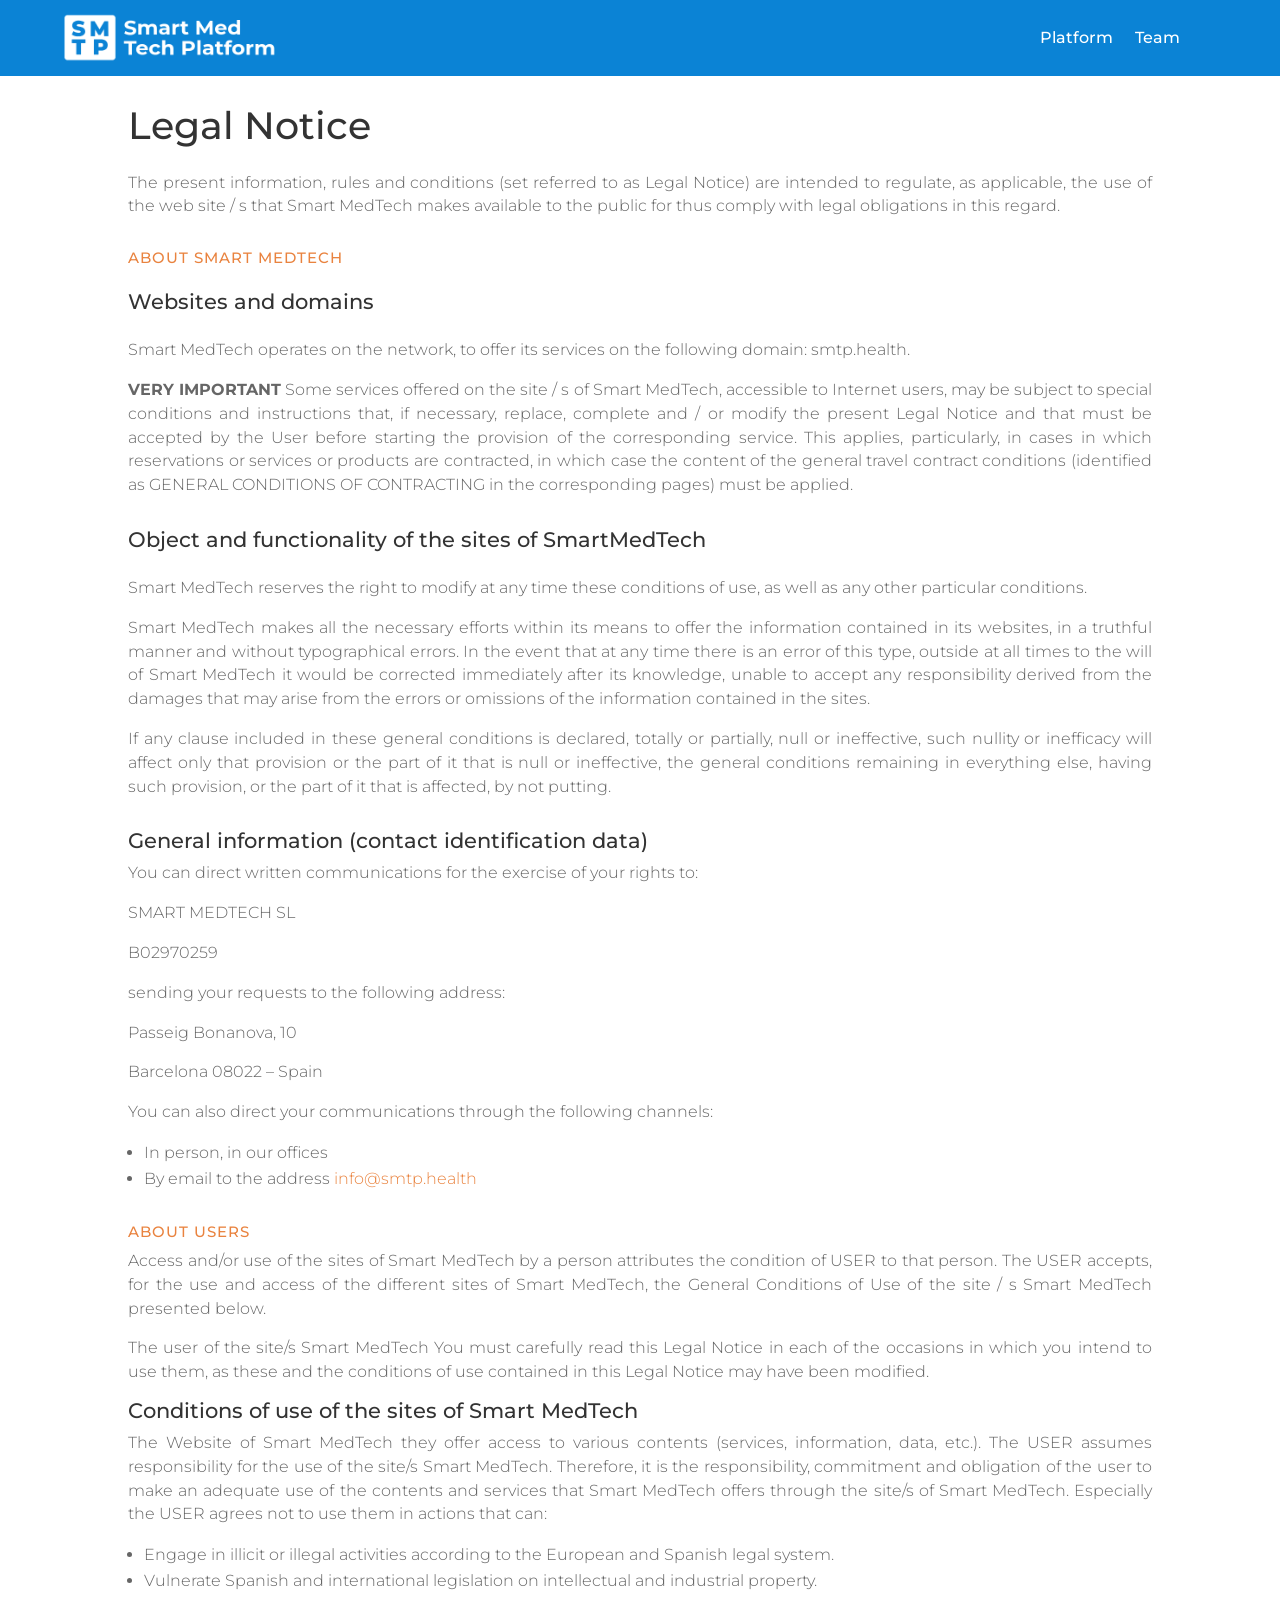
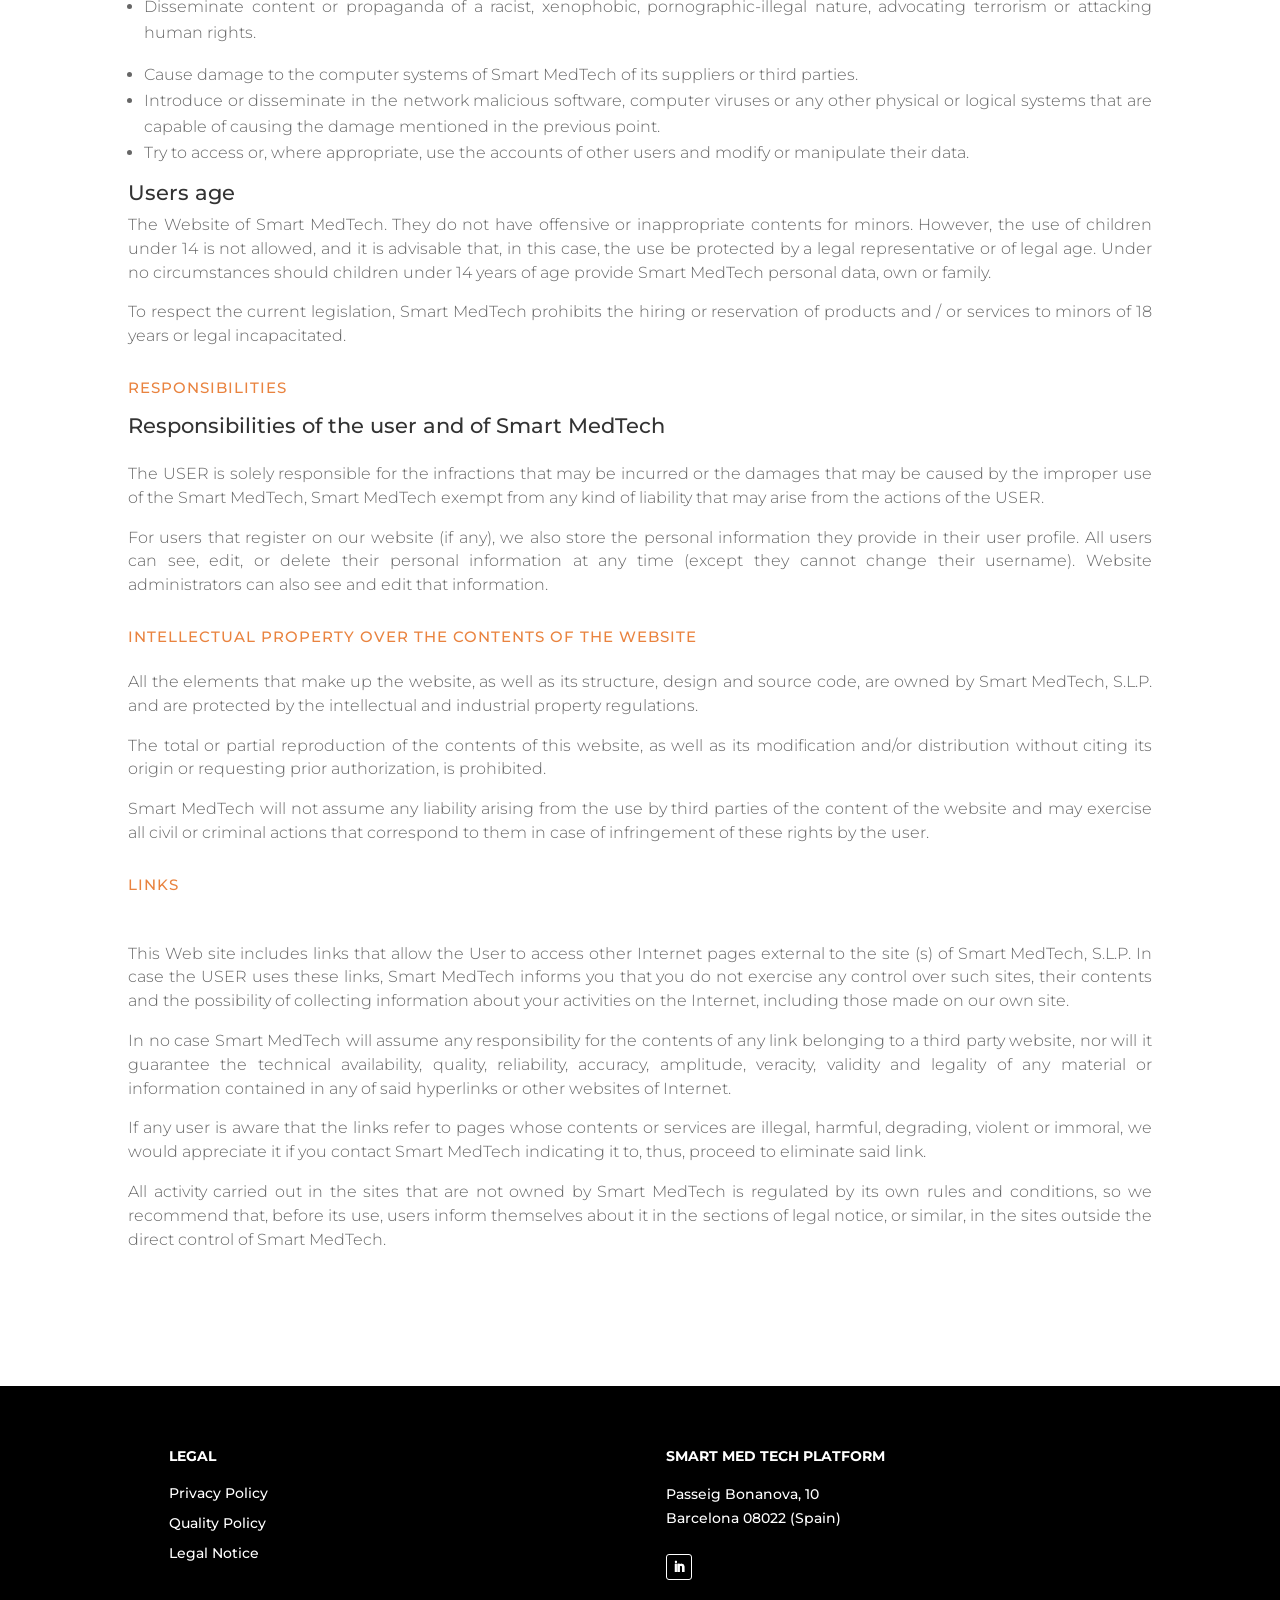
==== commit b1b77c13: "Remove contact page; fix home hero CSS (Wayback et-cache); show Divi animated elements" ====
--- a/legal-notice/index.html
+++ b/legal-notice/index.html
@@ -52,7 +52,8 @@
 <link rel="apple-touch-icon" href="../wp-content/uploads/2021/10/cropped-logoSMTP_Filled-180x180.png" />
 <meta name="msapplication-TileImage" content="../wp-content/uploads/2021/10/cropped-logoSMTP_Filled-270x270.png" />
 <style id="et-critical-inline-css">#et_search_icon:hover,.mobile_menu_bar:before,.mobile_menu_bar:after,.et_toggle_slide_menu:after,.et-social-icon a:hover,.et_pb_sum,.et_pb_pricing li a,.et_pb_pricing_table_button,.et_overlay:before,.entry-summary p.price ins,.et_pb_member_social_links a:hover,.et_pb_widget li a:hover,.et_pb_filterable_portfolio .et_pb_portfolio_filters li a.active,.et_pb_filterable_portfolio .et_pb_portofolio_pagination ul li a.active,.et_pb_gallery .et_pb_gallery_pagination ul li a.active,.wp-pagenavi span.current,.wp-pagenavi a:hover,.nav-single a,.tagged_as a,.posted_in a{color:#e9833f}.et_pb_contact_submit,.et_password_protected_form .et_submit_button,.et_pb_bg_layout_light .et_pb_newsletter_button,.comment-reply-link,.form-submit .et_pb_button,.et_pb_bg_layout_light .et_pb_promo_button,.et_pb_bg_layout_light .et_pb_more_button,.et_pb_contact p input[type="checkbox"]:checked+label i:before,.et_pb_bg_layout_light.et_pb_module.et_pb_button{color:#e9833f}.footer-widget h4{color:#e9833f}.et-search-form,.nav li ul,.et_mobile_menu,.footer-widget li:before,.et_pb_pricing li:before,blockquote{border-color:#e9833f}.et_pb_counter_amount,.et_pb_featured_table .et_pb_pricing_heading,.et_quote_content,.et_link_content,.et_audio_content,.et_pb_post_slider.et_pb_bg_layout_dark,.et_slide_in_menu_container,.et_pb_contact p input[type="radio"]:checked+label i:before{background-color:#e9833f}a{color:#e9833f}#top-header,#et-secondary-nav li ul{background-color:#e9833f}#main-footer{background-color:rgba(10,10,10,0.93)}#footer-widgets .footer-widget a,#footer-widgets .footer-widget li a,#footer-widgets .footer-widget li a:hover{color:#0b83d5}#main-footer .footer-widget h4,#main-footer .widget_block h1,#main-footer .widget_block h2,#main-footer .widget_block h3,#main-footer .widget_block h4,#main-footer .widget_block h5,#main-footer .widget_block h6{color:#0b83d5}.footer-widget li:before{border-color:#e9833f}@media only screen and (min-width:981px){.et-fixed-header#top-header,.et-fixed-header#top-header #et-secondary-nav li ul{background-color:#e9833f}}@media only screen and (min-width:1350px){.et_pb_row{padding:27px 0}.et_pb_section{padding:54px 0}.single.et_pb_pagebuilder_layout.et_full_width_page .et_post_meta_wrapper{padding-top:81px}.et_pb_fullwidth_section{padding:0}}	h1,h2,h3,h4,h5,h6{font-family:'Montserrat',Helvetica,Arial,Lucida,sans-serif}body,input,textarea,select{font-family:'Montserrat',Helvetica,Arial,Lucida,sans-serif}.et_pb_section_0_tb_header{height:auto}.et_pb_section_0_tb_header.et_pb_section{padding-top:0px;padding-bottom:0px}.et_pb_row_0_tb_header.et_pb_row{padding-top:0px!important;padding-bottom:0px!important;padding-top:0px;padding-bottom:0px}.et_pb_menu_0_tb_header.et_pb_menu ul li a{font-family:'Montserrat',Helvetica,Arial,Lucida,sans-serif;font-weight:500;font-size:16px}.et_pb_menu_0_tb_header.et_pb_menu{background-color:#0b83d5}.et_pb_menu_0_tb_header .et_pb_menu__logo-wrap .et_pb_menu__logo img{border-width:11px;border-color:RGBA(0,0,0,0)}.et_pb_menu_0_tb_header{padding-right:100px;padding-left:50px}.et_pb_menu_0_tb_header.et_pb_menu .nav li ul,.et_pb_menu_0_tb_header.et_pb_menu .et_mobile_menu,.et_pb_menu_0_tb_header.et_pb_menu .et_mobile_menu ul{background-color:#0b83d5!important}.et_pb_menu_0_tb_header .et_pb_menu_inner_container>.et_pb_menu__logo-wrap .et_pb_menu__logo,.et_pb_menu_0_tb_header .et_pb_menu__logo-slot{width:45%;max-width:100%}.et_pb_menu_0_tb_header .et_pb_menu_inner_container>.et_pb_menu__logo-wrap .et_pb_menu__logo img,.et_pb_menu_0_tb_header .et_pb_menu__logo-slot .et_pb_menu__logo-wrap img{height:auto;max-height:none}.et_pb_menu_0_tb_header .mobile_nav .mobile_menu_bar:before{font-size:33px;color:#FFFFFF}.et_pb_menu_0_tb_header .et_pb_menu__icon.et_pb_menu__search-button,.et_pb_menu_0_tb_header .et_pb_menu__icon.et_pb_menu__close-search-button,.et_pb_menu_0_tb_header .et_pb_menu__icon.et_pb_menu__cart-button{color:#e9833f}.et_pb_column_0_tb_header{padding-top:0px;position:fixed!important;top:0px;bottom:auto;left:0px;right:auto}body.logged-in.admin-bar .et_pb_column_0_tb_header{top:calc(0px + 32px)}@media only screen and (min-width:981px){.et_pb_row_0_tb_header,body #page-container .et-db #et-boc .et-l .et_pb_row_0_tb_header.et_pb_row,body.et_pb_pagebuilder_layout.single #page-container #et-boc .et-l .et_pb_row_0_tb_header.et_pb_row,body.et_pb_pagebuilder_layout.single.et_full_width_page #page-container #et-boc .et-l .et_pb_row_0_tb_header.et_pb_row{width:100%}}@media only screen and (max-width:980px){.et_pb_section_0_tb_header{height:auto}.et_pb_menu_0_tb_header .et_pb_menu__logo-wrap .et_pb_menu__logo img{border-width:8px}.et_pb_menu_0_tb_header{padding-right:28px;padding-left:28px}.et_pb_menu_0_tb_header .et_pb_menu_inner_container>.et_pb_menu__logo-wrap .et_pb_menu__logo,.et_pb_menu_0_tb_header .et_pb_menu__logo-slot{width:50%}.et_pb_menu_0_tb_header .mobile_nav .mobile_menu_bar:before{font-size:49px}}@media only screen and (max-width:767px){.et_pb_section_0_tb_header{height:auto}.et_pb_menu_0_tb_header .et_pb_menu__logo-wrap .et_pb_menu__logo img{border-width:4px}.et_pb_menu_0_tb_header{padding-top:5px;padding-right:10px;padding-bottom:5px;padding-left:15px}.et_pb_menu_0_tb_header .mobile_nav .mobile_menu_bar:before{font-size:41px}}.et_pb_section_0_tb_footer.et_pb_section{padding-top:4vh;padding-right:4vw;padding-bottom:4vh;padding-left:4vw;margin-top:2vw;background-color:#000000!important}.et_pb_text_1_tb_footer.et_pb_text,.et_pb_menu_0_tb_footer.et_pb_menu ul li a,.et_pb_text_0_tb_footer.et_pb_text,.et_pb_menu_0_tb_footer.et_pb_menu ul li.current-menu-item a{color:#FFFFFF!important}.et_pb_text_0_tb_footer,.et_pb_text_1_tb_footer{margin-bottom:1vh!important}.et_pb_menu_0_tb_footer.et_pb_menu{background-color:RGBA(0,0,0,0)}.et_pb_menu_0_tb_footer{padding-top:0px;padding-right:0px;padding-left:0px;margin-top:0px!important;margin-right:0px!important;margin-left:0px!important}.et_pb_menu_0_tb_footer.et_pb_menu .nav li ul,.et_pb_menu_0_tb_footer.et_pb_menu .et_mobile_menu,.et_pb_menu_0_tb_footer.et_pb_menu .et_mobile_menu ul,.et_pb_social_media_follow_network_0_tb_footer a.icon{background-color:RGBA(0,0,0,0)!important}.et_pb_menu_0_tb_footer.et_pb_menu .nav li ul.sub-menu a,.et_pb_menu_0_tb_footer.et_pb_menu .et_mobile_menu a{color:#000000!important}.et_pb_menu_0_tb_footer .et_pb_menu_inner_container>.et_pb_menu__logo-wrap .et_pb_menu__logo,.et_pb_menu_0_tb_footer .et_pb_menu__logo-slot{width:auto;max-width:100%}.et_pb_menu_0_tb_footer .et_pb_menu_inner_container>.et_pb_menu__logo-wrap .et_pb_menu__logo img,.et_pb_menu_0_tb_footer .et_pb_menu__logo-slot .et_pb_menu__logo-wrap img{height:auto;max-height:none}.et_pb_menu_0_tb_footer .mobile_nav .mobile_menu_bar:before{color:#FFFFFF}.et_pb_menu_0_tb_footer .et_pb_menu__icon.et_pb_menu__search-button,.et_pb_menu_0_tb_footer .et_pb_menu__icon.et_pb_menu__close-search-button,.et_pb_menu_0_tb_footer .et_pb_menu__icon.et_pb_menu__cart-button{color:#e9833f}.et_pb_social_media_follow .et_pb_social_media_follow_network_0_tb_footer .icon:before{font-size:12px;line-height:24px;height:24px;width:24px}.et_pb_social_media_follow .et_pb_social_media_follow_network_0_tb_footer .icon{height:24px;width:24px}ul.et_pb_social_media_follow_0_tb_footer{padding-top:0px!important;margin-top:1vh!important}.et_pb_social_media_follow_network_0_tb_footer.et_pb_social_icon a.icon{border-width:1px;border-color:#FFFFFF}.et_pb_section_0.et_pb_section{padding-top:65px}.et_pb_text_0{font-weight:300;font-size:16px}.et_pb_text_0 h2{font-family:'Montserrat',Helvetica,Arial,Lucida,sans-serif;font-weight:500;text-transform:uppercase;font-size:15px;color:#e9833f!important;letter-spacing:1px}.et_pb_text_0 h3{font-family:'Montserrat',Helvetica,Arial,Lucida,sans-serif;font-size:21px}.et_pb_text_0 h4{font-size:38px}</style>
-<link rel="stylesheet" id="et-core-unified-824-cached-inline-styles" href="../wp-content/et-cache/824/et-core-unified-824.min.css" /></head>
+<link rel="stylesheet" id="et-core-unified-824-cached-inline-styles" href="../wp-content/et-cache/824/et-core-unified-824.min.css" /><style id="static-fix">.et-waypoint,.et_animated,.et_pb_animation_top,.et_pb_animation_left,.et_pb_animation_right,.et_pb_animation_bottom,.et_pb_animation_fade_in{opacity:1!important;animation:none!important;transform:none!important}</style>
+</head>
 <body class="page-template-default page page-id-824 et-tb-has-template et-tb-has-header et-tb-has-footer et_pb_button_helper_class et_cover_background et_pb_gutter windows et_pb_gutters3 et_pb_pagebuilder_layout et_smooth_scroll et_no_sidebar et_divi_theme et-db">
 	<div id="page-container">
 <div id="et-boc" class="et-boc">
@@ -80,7 +81,6 @@
 							<div class="et_pb_menu__menu">
 								<nav class="et-menu-nav"><ul id="menu-principal" class="et-menu nav"><li class="et_pb_menu_page_id-21 menu-item menu-item-type-custom menu-item-object-custom menu-item-home menu-item-21"><a href="../#platform">Platform</a></li>
 <li class="et_pb_menu_page_id-93 menu-item menu-item-type-post_type menu-item-object-page menu-item-111"><a href="../team/">Team</a></li>
-<li class="et_pb_menu_page_id-14 menu-item menu-item-type-post_type menu-item-object-page menu-item-24"><a href="../contact/">Contact</a></li>
 </ul></nav>
 							</div>
 							
@@ -252,7 +252,6 @@
 								<nav class="et-menu-nav"><ul id="menu-footer-legal" class="et-menu nav downwards"><li id="menu-item-823" class="et_pb_menu_page_id-3 menu-item menu-item-type-post_type menu-item-object-page menu-item-privacy-policy menu-item-823"><a href="../privacy-policy/">Privacy Policy</a></li>
 <li id="menu-item-906" class="et_pb_menu_page_id-900 menu-item menu-item-type-post_type menu-item-object-page menu-item-906"><a href="../quality-policy/">Quality Policy</a></li>
 <li id="menu-item-827" class="et_pb_menu_page_id-824 menu-item menu-item-type-post_type menu-item-object-page current-menu-item page_item page-item-824 current_page_item menu-item-827"><a href="../legal-notice/" aria-current="page">Legal Notice</a></li>
-<li id="menu-item-828" class="et_pb_menu_page_id-14 menu-item menu-item-type-post_type menu-item-object-page menu-item-828"><a href="../contact/">Contact</a></li>
 </ul></nav>
 							</div>
 							
